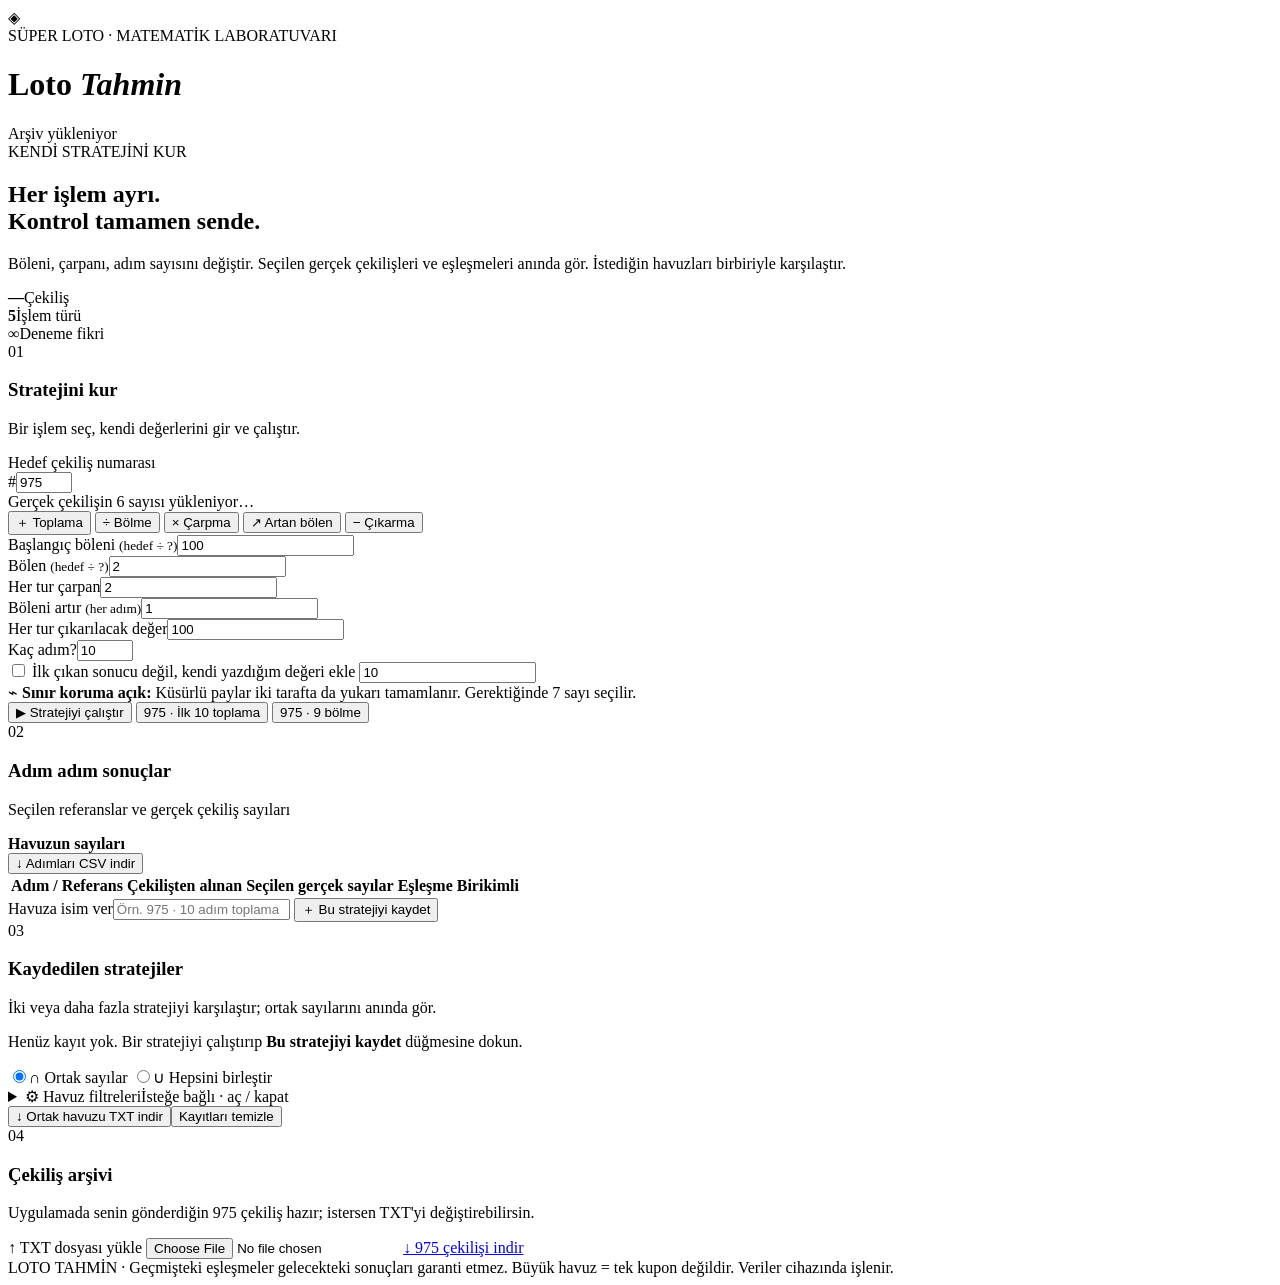
==== index.html @ caab266a "Add responsive strategy laboratory interface" ====
<!doctype html>
<html lang="tr">
<head>
  <meta charset="utf-8">
  <meta name="viewport" content="width=device-width,initial-scale=1,viewport-fit=cover">
  <meta name="theme-color" content="#0d1b2a">
  <meta name="description" content="975 gerçek Süper Loto çekilişiyle esnek matematiksel strateji laboratuvarı.">
  <title>Loto Tahmin · Strateji Laboratuvarı</title>
  <link rel="stylesheet" href="./styles.css">
</head>
<body>
  <div class="shell">
    <header class="top">
      <div class="brand">
        <div class="brand-icon">◈</div>
        <div>
          <div class="overline">SÜPER LOTO · MATEMATİK LABORATUVARI</div>
          <h1>Loto <em>Tahmin</em></h1>
        </div>
      </div>
      <span class="status" id="dataStatus"><i></i> Arşiv yükleniyor</span>
    </header>

    <main>
      <section class="intro">
        <div>
          <span class="eyebrow">KENDİ STRATEJİNİ KUR</span>
          <h2>Her işlem ayrı.<br><span>Kontrol tamamen sende.</span></h2>
          <p>Böleni, çarpanı, adım sayısını değiştir. Seçilen gerçek çekilişleri ve eşleşmeleri anında gör. İstediğin havuzları birbiriyle karşılaştır.</p>
        </div>
        <div class="intro-numbers">
          <div><strong id="statDraws">—</strong><span>Çekiliş</span></div>
          <div><strong>5</strong><span>İşlem türü</span></div>
          <div><strong>∞</strong><span>Deneme fikri</span></div>
        </div>
      </section>

      <section class="workbench" aria-labelledby="setupTitle">
        <div class="panel-heading"><span class="step-counter">01</span><div><h3 id="setupTitle">Stratejini kur</h3><p>Bir işlem seç, kendi değerlerini gir ve çalıştır.</p></div></div>
        <div class="targetbar">
          <label for="targetInput">Hedef çekiliş numarası</label>
          <div class="target-input"><span>#</span><input id="targetInput" type="number" min="2" max="975" value="975" inputmode="numeric"></div>
          <div id="targetNumbers" class="target-numbers"><span class="muted">Gerçek çekilişin 6 sayısı yükleniyor…</span></div>
        </div>

        <div class="mode-tabs" id="modeTabs" role="tablist" aria-label="İşlem türü">
          <button type="button" class="tab active" data-mode="add" aria-selected="true"><span>＋</span> Toplama</button>
          <button type="button" class="tab" data-mode="divide" aria-selected="false"><span>÷</span> Bölme</button>
          <button type="button" class="tab" data-mode="multiply" aria-selected="false"><span>×</span> Çarpma</button>
          <button type="button" class="tab" data-mode="divisors" aria-selected="false"><span>↗</span> Artan bölen</button>
          <button type="button" class="tab" data-mode="subtract" aria-selected="false"><span>−</span> Çıkarma</button>
        </div>

        <form id="strategyForm">
          <div class="form-grid">
            <div class="field" data-field="seedDivisor"><label for="seedDivisor">Başlangıç böleni <small>(hedef ÷ ?)</small></label><input id="seedDivisor" type="text" inputmode="decimal" value="100"></div>
            <div class="field hidden" data-field="divisor"><label for="divisor">Bölen <small>(hedef ÷ ?)</small></label><input id="divisor" type="text" inputmode="decimal" value="2"></div>
            <div class="field hidden" data-field="factor"><label for="factor">Her tur çarpan</label><input id="factor" type="text" inputmode="decimal" value="2"></div>
            <div class="field hidden" data-field="increment"><label for="increment">Böleni artır <small>(her adım)</small></label><input id="increment" type="text" inputmode="decimal" value="1"></div>
            <div class="field hidden" data-field="amount"><label for="amount">Her tur çıkarılacak değer</label><input id="amount" type="text" inputmode="decimal" value="100"></div>
            <div class="field"><label for="stepCount">Kaç adım?</label><input id="stepCount" type="number" min="1" max="975" inputmode="numeric" value="10"></div>
            <div class="field span-two" data-field="addCustom">
              <label class="checkline"><input type="checkbox" id="addCustom"> İlk çıkan sonucu değil, kendi yazdığım değeri ekle</label>
              <input class="hidden alt-input" id="addValue" type="text" value="10" inputmode="decimal" aria-label="Özel eklenecek değer">
            </div>
          </div>
          <div class="rule-line"><span>⌁</span> <strong>Sınır koruma açık:</strong> Küsürlü paylar iki tarafta da yukarı tamamlanır. Gerektiğinde 7 sayı seçilir.</div>
          <div class="form-actions">
            <button type="submit" class="primary">▶ Stratejiyi çalıştır</button>
            <button type="button" id="exampleAdd" class="secondary">975 · İlk 10 toplama</button>
            <button type="button" id="exampleDivide" class="secondary">975 · 9 bölme</button>
          </div>
        </form>
      </section>

      <section class="results hidden" id="resultsArea" aria-labelledby="resultsTitle">
        <div class="panel-heading"><span class="step-counter">02</span><div><h3 id="resultsTitle">Adım adım sonuçlar</h3><p id="resultCaption">Seçilen referanslar ve gerçek çekiliş sayıları</p></div></div>
        <div class="metrics" id="resultMetrics"></div>
        <div class="result-head">
          <div><strong>Havuzun sayıları</strong><small id="poolCount"></small></div>
          <button class="ghost" type="button" id="exportSteps">↓ Adımları CSV indir</button>
        </div>
        <div class="number-grid" id="poolNumbers"></div>
        <div class="table-scroller">
          <table class="step-table">
            <thead><tr><th>Adım / Referans</th><th>Çekilişten alınan</th><th>Seçilen gerçek sayılar</th><th>Eşleşme</th><th>Birikimli</th></tr></thead>
            <tbody id="stepRows"></tbody>
          </table>
        </div>
        <div class="alert hidden" id="strategyWarning"></div>
        <div class="save-row">
          <label class="save-input"><span>Havuza isim ver</span><input id="strategyName" type="text" placeholder="Örn. 975 · 10 adım toplama" maxlength="65"></label>
          <button type="button" class="primary" id="saveStrategy">＋ Bu stratejiyi kaydet</button>
        </div>
      </section>

      <section class="compare" aria-labelledby="compareTitle">
        <div class="panel-heading"><span class="step-counter">03</span><div><h3 id="compareTitle">Kaydedilen stratejiler</h3><p>İki veya daha fazla stratejiyi karşılaştır; ortak sayılarını anında gör.</p></div></div>
        <div id="savedStrategies" class="saved-list"><p class="empty">Henüz kayıt yok. Bir stratejiyi çalıştırıp <strong>Bu stratejiyi kaydet</strong> düğmesine dokun.</p></div>
        <div class="compare-controls">
          <label class="radio-pill"><input type="radio" name="combine" value="intersection" checked><span>∩ Ortak sayılar</span></label>
          <label class="radio-pill"><input type="radio" name="combine" value="union"><span>∪ Hepsini birleştir</span></label>
        </div>
        <div class="compare-stats" id="compareStats"></div>
        <div id="combinedNumbers" class="number-grid"></div>

        <details class="filters" id="filterDetails">
          <summary><span>⚙ Havuz filtreleri</span><span class="subtle">İsteğe bağlı · aç / kapat</span></summary>
          <div class="filter-body">
            <label class="checkline"><input type="checkbox" id="frequencyEnabled"> Son N çekilişte fazla gelenleri ele</label>
            <div class="filter-row"><label>Son kaç çekiliş?<input id="lookback" type="number" min="1" max="975" value="10"></label><label>Kaç kez ve üstü?<input id="threshold" type="number" min="1" value="3"></label></div>
            <label class="checkline"><input type="checkbox" id="excludeLatest"> Hedeften önceki son çekilişin tüm sayılarını ele</label>
            <label class="field compact"><span>Şu çekilişlerin sayılarını ele <small>(örn. 845, 844)</small></span><input id="excludeDraws" type="text" placeholder="845, 844"></label>
            <label class="field compact"><span>Elle eleme <small>(örn. 7, 35)</small></span><input id="excludeNumbers" type="text" placeholder="7, 35"></label>
            <div class="rule-line">Filtreler yalnızca hedef çekilişten önceki gerçek verilere bakar. Kaynak havuzlar değişmez.</div>
          </div>
        </details>
        <div id="filteredResult" class="filtered-result hidden"></div>
        <div class="form-actions"><button class="secondary" type="button" id="exportComparison">↓ Ortak havuzu TXT indir</button><button class="ghost danger" type="button" id="clearSaved">Kayıtları temizle</button></div>
      </section>

      <section class="archive" aria-labelledby="archiveTitle">
        <div class="panel-heading"><span class="step-counter">04</span><div><h3 id="archiveTitle">Çekiliş arşivi</h3><p>Uygulamada senin gönderdiğin 975 çekiliş hazır; istersen TXT'yi değiştirebilirsin.</p></div></div>
        <div class="archive-toolbar">
          <label class="file-button" for="fileInput">↑ TXT dosyası yükle <input type="file" id="fileInput" accept=".txt,text/plain"></label>
          <a class="secondary link-button" href="./data/draws.txt" download>↓ 975 çekilişi indir</a>
        </div>
        <div class="archive-preview" id="archivePreview"></div>
      </section>
      <footer>LOTО TAHMİN · Geçmişteki eşleşmeler gelecekteki sonuçları garanti etmez. Büyük havuz = tek kupon değildir. <span>Veriler cihazında işlenir.</span></footer>
    </main>
  </div>
  <div id="toast" class="toast" role="status" aria-live="polite"></div>
  <script type="module" src="./app.mjs"></script>
</body>
</html>
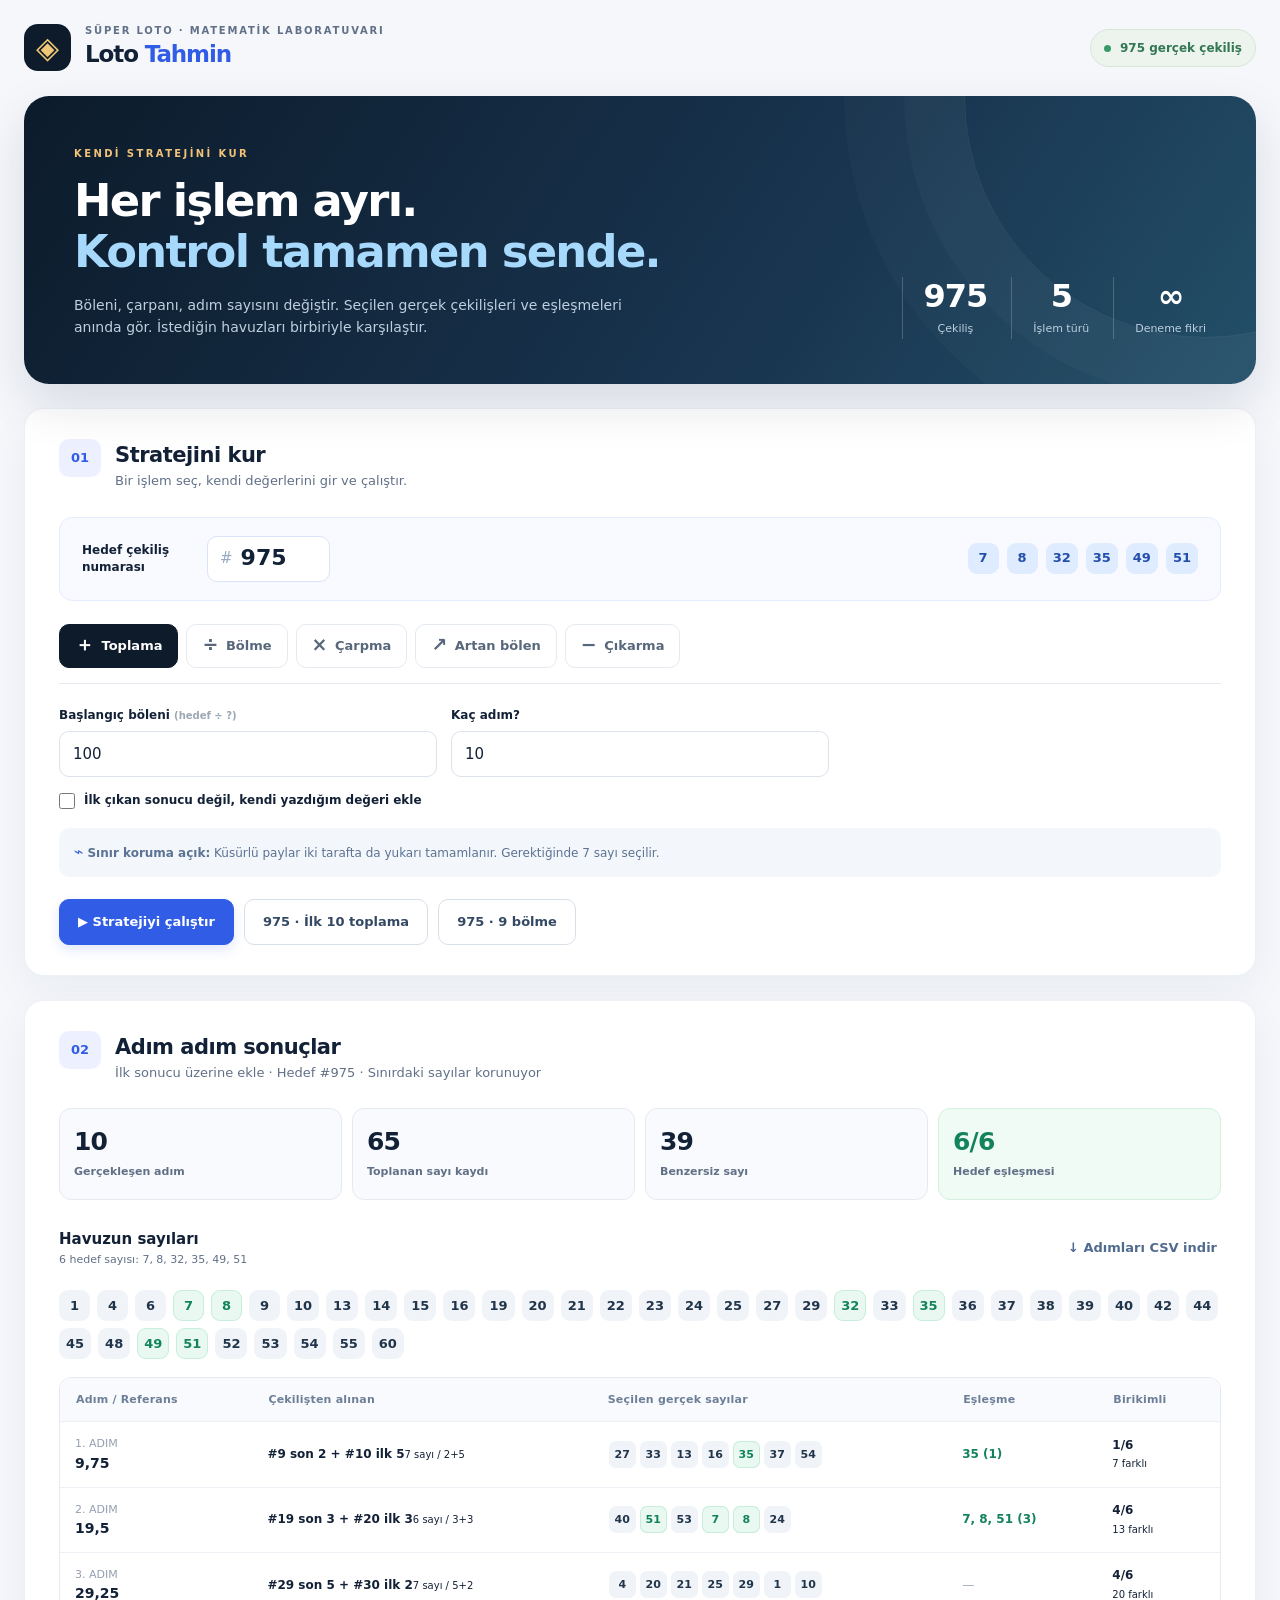
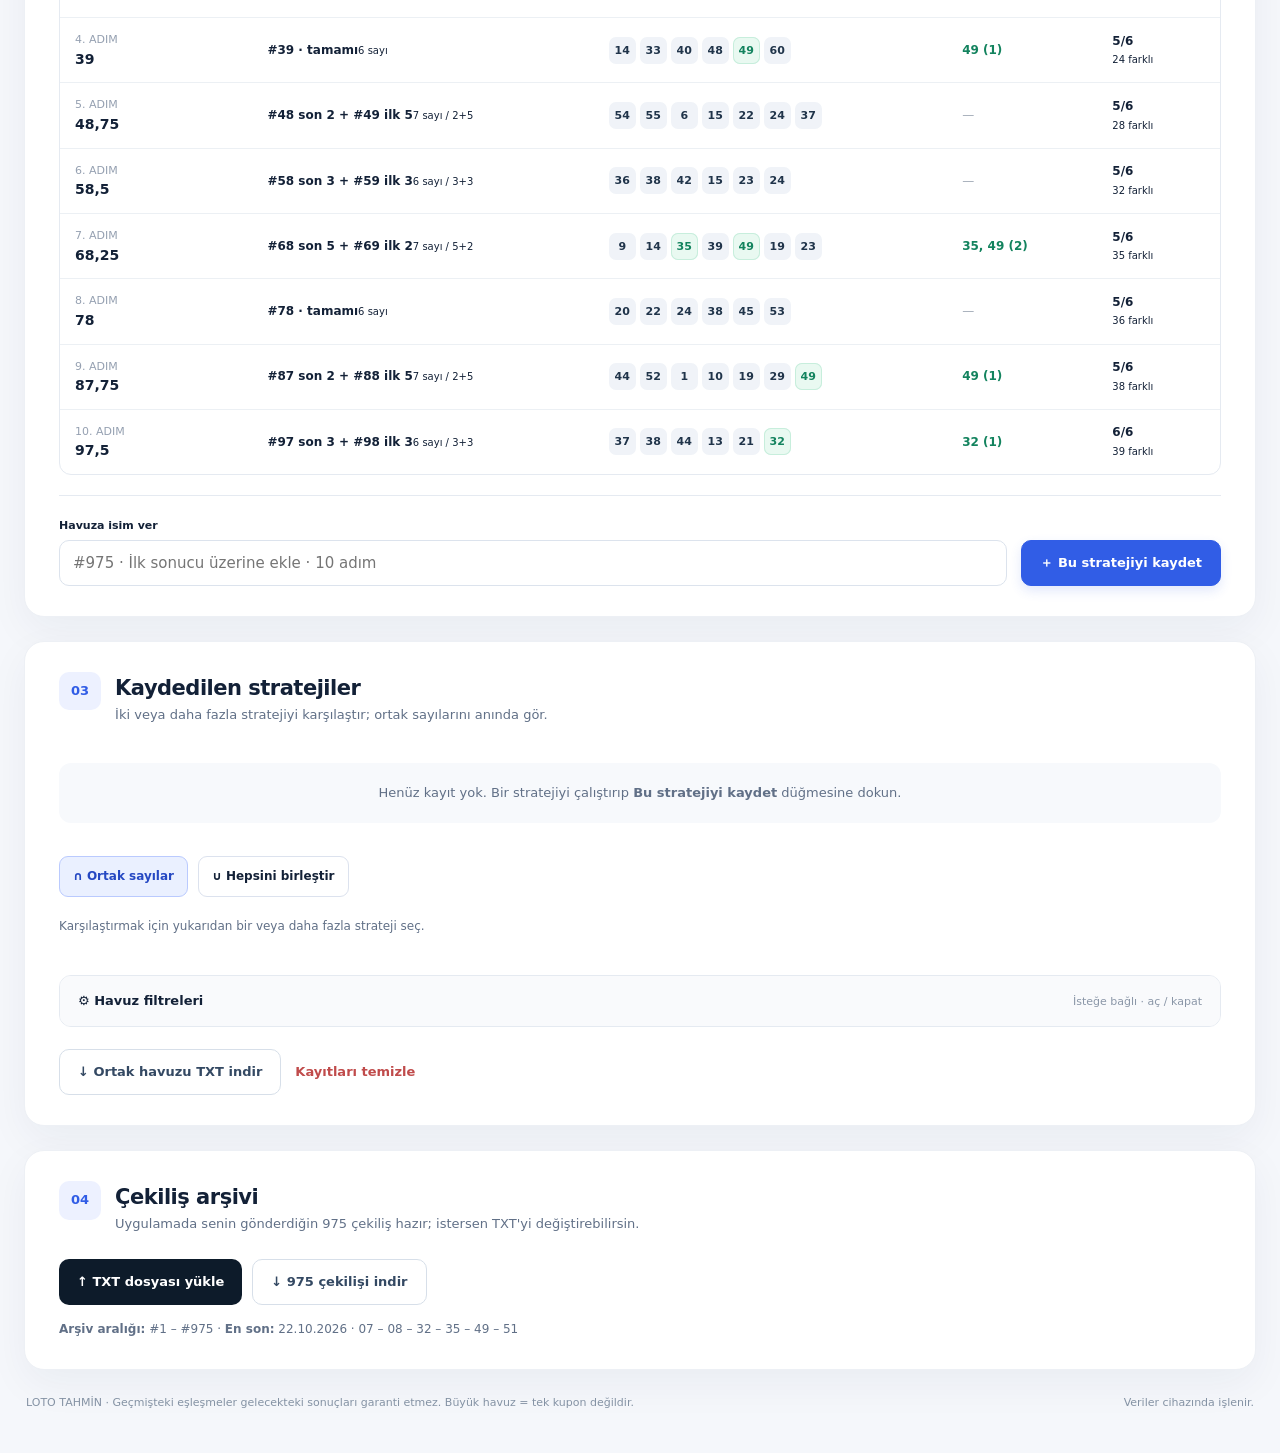
==== commit e95c777f: "Allow future target draws without requiring archived results" ====
--- a/index.html
+++ b/index.html
@@ -39,7 +39,7 @@
         <div class="panel-heading"><span class="step-counter">01</span><div><h3 id="setupTitle">Stratejini kur</h3><p>Bir işlem seç, kendi değerlerini gir ve çalıştır.</p></div></div>
         <div class="targetbar">
           <label for="targetInput">Hedef çekiliş numarası</label>
-          <div class="target-input"><span>#</span><input id="targetInput" type="number" min="2" max="975" value="975" inputmode="numeric"></div>
+          <div class="target-input"><span>#</span><input id="targetInput" type="number" min="2" step="1" value="975" inputmode="numeric"></div>
           <div id="targetNumbers" class="target-numbers"><span class="muted">Gerçek çekilişin 6 sayısı yükleniyor…</span></div>
         </div>
 
--- a/styles.css
+++ b/styles.css
@@ -0,0 +1,44 @@
+:root{
+ --ink:#132137;--muted:#617087;--subtle:#95a0b1;--line:#e5eaf1;--paper:#f5f7fb;--white:#fff;--navy:#0d1b2a;--deep:#152a45;--blue:#315de6;--blue2:#eff3ff;--green:#13835e;--greenbg:#e9f9f1;--orange:#edac4b;--shadow:0 14px 42px rgba(19,39,72,.05)
+}
+*{box-sizing:border-box}html{scroll-behavior:smooth}body{margin:0;background:var(--paper);color:var(--ink);font:15px/1.55 system-ui,-apple-system,"Segoe UI",sans-serif}
+button,input{font:inherit}button{cursor:pointer}a{color:inherit}.shell{max-width:1280px;margin:auto;padding:0 24px}.top{height:96px;display:flex;align-items:center;justify-content:space-between;gap:20px}
+.brand{display:flex;align-items:center;gap:14px}.brand-icon{width:47px;height:47px;border-radius:14px;display:grid;place-items:center;color:#f0c777;background:var(--navy);font-size:30px}.overline{color:var(--muted);font-size:10px;font-weight:800;letter-spacing:1.8px}
+.brand h1{font-size:23px;margin:-2px 0 0;letter-spacing:-1.1px}.brand em{font-style:normal;color:var(--blue)}.status{font-size:12px;font-weight:700;background:#edf4ee;border:1px solid #d5e8d8;color:#337754;padding:9px 13px;border-radius:99px;white-space:nowrap}
+.status i{display:inline-block;width:7px;height:7px;border-radius:50%;background:#389a66;margin-right:5px}.status.error{color:#b33939;background:#fff0ef;border-color:#ffdfda}.status.error i{background:#d45146}
+.intro{border-radius:25px;background:linear-gradient(124deg,#0c1b2b 0%,#193550 63%,#234f68 100%);color:white;padding:45px 50px;display:flex;align-items:flex-end;justify-content:space-between;gap:30px;position:relative;overflow:hidden;box-shadow:0 20px 50px rgba(10,27,47,.12)}
+.intro:after{content:"";width:480px;height:480px;border:1px solid rgba(255,255,255,.08);border-radius:50%;position:absolute;right:-190px;top:-240px;box-shadow:0 0 0 60px rgba(255,255,255,.023),0 0 0 120px rgba(255,255,255,.018)}
+.intro>div{position:relative;z-index:1}.eyebrow{color:#f2c279;font-size:10px;font-weight:800;letter-spacing:2.4px}.intro h2{font-size:clamp(26px,3.5vw,45px);letter-spacing:-1.7px;line-height:1.13;margin:12px 0 18px}.intro h2 span{color:#a6d9fc}.intro p{max-width:580px;font-size:14px;color:#bdd0df;margin:0}.intro-numbers{display:flex;gap:24px;text-align:center;flex-shrink:0}
+.intro-numbers div{border-left:1px solid rgba(255,255,255,.2);padding-left:21px}.intro-numbers strong{display:block;font-size:32px;line-height:1.2;font-weight:750;letter-spacing:-1px}.intro-numbers span{font-size:11px;color:#bdcfdf}
+.workbench,.results,.compare,.archive{background:var(--white);padding:30px 34px;margin-top:24px;border:1px solid #edf0f5;border-radius:20px;box-shadow:var(--shadow)}
+.panel-heading{display:flex;gap:14px;align-items:center;margin-bottom:25px}.panel-heading h3{font-size:21px;margin:0;letter-spacing:-.5px}.panel-heading p{font-size:13px;margin:0;color:var(--muted)}.step-counter{border-radius:10px;background:#edf1ff;color:var(--blue);font-weight:800;padding:9px 12px;font-size:13px;align-self:flex-start}
+.targetbar{display:flex;align-items:center;gap:20px;padding:18px 22px;background:#f8faff;border:1px solid #e6ecff;border-radius:13px;margin-bottom:23px}.targetbar>label{font-size:12px;font-weight:800;max-width:105px;line-height:1.35}.target-input{height:46px;width:123px;display:flex;align-items:center;border:1px solid #d9e3fa;background:#fff;border-radius:10px;color:#95a9c0;padding:0 12px;gap:6px}.target-input input{width:100%;min-width:0;border:0;outline:0;font-size:22px;color:var(--ink);font-weight:750}.target-numbers{display:flex;align-items:center;flex-wrap:wrap;gap:8px;margin-left:auto}
+.ball{min-width:31px;height:31px;padding:0 7px;display:inline-flex;justify-content:center;align-items:center;border-radius:9px;background:#f0f3f8;color:#20344a;font-size:13px;font-weight:800;font-variant-numeric:tabular-nums}
+.ball.hit{background:var(--greenbg);color:var(--green);box-shadow:inset 0 0 0 1px #c7eedc}.ball.target{background:#dfebff;color:#234eaa}
+.muted{color:var(--muted)}.mode-tabs{display:flex;gap:8px;flex-wrap:wrap;border-bottom:1px solid var(--line);padding-bottom:15px;margin-bottom:22px}
+.tab{border:1px solid var(--line);background:#fff;border-radius:10px;padding:11px 15px;font-size:13px;font-weight:750;color:#58677b;transition:.15s}.tab:hover{border-color:#b4c5fc}.tab.active{background:var(--navy);color:#fff;border-color:var(--navy)}.tab span{font-size:19px;line-height:0;vertical-align:-1px;margin-right:3px}
+.form-grid{display:grid;grid-template-columns:repeat(3,minmax(0,1fr));gap:14px}.field{display:flex;flex-direction:column;gap:7px}.field label,.field>span{font-size:12px;font-weight:780}.field label small,.field span small{font-size:10px;color:#9ba7b5;font-weight:550}
+.field input:not([type=checkbox]),.filter-row input,.save-input input{height:46px;min-width:0;width:100%;padding:0 13px;border:1px solid #dce3ed;background:#fff;border-radius:10px;color:var(--ink);outline:0;font-variant-numeric:tabular-nums}
+.field input:focus,.filter-row input:focus,.save-input input:focus{border-color:var(--blue);box-shadow:0 0 0 3px rgba(49,93,230,.1)}
+.span-two{grid-column:1/-1}.hidden{display:none!important}.checkline{font-size:12px;font-weight:650;display:flex;align-items:center;gap:9px;color:var(--ink);cursor:pointer}.checkline input{accent-color:var(--blue);width:16px;height:16px;margin:0}.alt-input{max-width:280px}
+.rule-line{font-size:12px;color:#5b7292;background:#f3f7fc;border-radius:10px;padding:12px 15px;margin-top:18px}.rule-line span{font-size:16px;color:#4068d8}
+.form-actions{display:flex;align-items:center;gap:10px;flex-wrap:wrap;margin-top:22px}.primary,.secondary,.ghost,.file-button{display:inline-flex;align-items:center;justify-content:center;gap:6px;border-radius:10px;font-size:13px;font-weight:800;text-decoration:none;padding:12px 18px;min-height:45px}
+.primary{background:var(--blue);border:1px solid var(--blue);color:#fff;box-shadow:0 5px 12px rgba(49,93,230,.14)}.primary:hover{background:#244bcb}
+.secondary{background:#fff;color:#344963;border:1px solid #d7dfe9}.secondary:hover{background:#f7faff}
+.ghost{border:0;background:transparent;color:#506b8f;padding:8px 4px}.ghost:hover{color:var(--blue)}.danger{color:#c04b4b}.link-button{width:max-content}
+.metrics{display:grid;grid-template-columns:repeat(4,1fr);gap:10px;margin-bottom:25px}.metric{padding:17px 14px;background:#f8fafd;border:1px solid var(--line);border-radius:12px}.metric strong{display:block;font-size:25px;line-height:1.3;letter-spacing:-.8px;font-variant-numeric:tabular-nums}.metric span{font-size:11px;color:var(--muted);font-weight:650}.metric.positive{background:#f0fbf5;border-color:#d4f0df}.metric.positive strong{color:var(--green)}
+.result-head{display:flex;align-items:center;justify-content:space-between;gap:15px;margin:12px 0}.result-head strong{display:block}.result-head small{display:block;color:var(--muted);font-size:11px}.number-grid{display:flex;gap:7px;flex-wrap:wrap;padding:8px 0 18px}
+.table-scroller{overflow:auto;border:1px solid var(--line);border-radius:12px}.step-table{border-collapse:collapse;width:100%;min-width:840px;text-align:left}.step-table th{font-size:11px;letter-spacing:.2px;color:#6d7f97;background:#f8fafd;padding:13px 16px;white-space:nowrap}
+.step-table td{border-top:1px solid #ecf0f4;padding:12px 15px;font-size:12px;vertical-align:middle}.step-table tr:hover td{background:#fbfcff}.step-table .ball{margin:2px;min-width:27px;height:27px;padding:0 5px;border-radius:7px;font-size:11px}
+.step-table .refval{font-size:14px;font-weight:750;color:var(--ink);white-space:nowrap}.step-table .index{font-size:11px;color:var(--subtle)}.step-table .pickfrom{white-space:nowrap;font-weight:650}.step-table .pickfrom small{display:block;color:var(--subtle);font-weight:400}.matches{font-weight:800;color:var(--green)}.no-hit{color:#a0a9b6}
+.alert{padding:12px 15px;border-radius:9px;margin-top:16px;background:#fffbec;color:#8b640f;font-size:12px}
+.save-row{border-top:1px solid var(--line);padding-top:21px;margin-top:20px;display:flex;gap:14px;align-items:flex-end;justify-content:flex-end}.save-input{flex:1;display:flex;flex-direction:column;gap:6px}.save-input>span{font-size:11px;font-weight:750}
+.empty{padding:20px;background:#f7f9fc;text-align:center;border-radius:12px;color:var(--muted);font-size:13px}
+.saved-list{display:flex;flex-direction:column;gap:10px}.saved-item{border:1px solid var(--line);padding:14px;display:flex;align-items:center;gap:13px;border-radius:12px}.saved-item.active{border-color:#c6d4fb;background:#f9fbff}.saved-item .toggle{accent-color:var(--blue);width:19px;height:19px}.saved-details{flex:1;min-width:0}.saved-details strong{display:block;overflow:hidden;text-overflow:ellipsis;white-space:nowrap;font-size:13px}.saved-details small{display:block;color:var(--muted);font-size:11px}.saved-item .mini{background:#edf5ff;color:#315494;border-radius:7px;padding:5px 8px;font-size:12px;font-weight:800}.saved-item button{padding:5px 10px;border:0;background:transparent;color:#a45b63;font-weight:800}
+.compare-controls{display:flex;gap:10px;flex-wrap:wrap;margin:20px 0}.radio-pill{cursor:pointer}.radio-pill input{position:absolute;opacity:0}.radio-pill span{display:inline-flex;padding:10px 13px;border:1px solid #dce2ee;border-radius:9px;font-weight:760;font-size:12px}.radio-pill input:checked+span{background:#eaf0ff;border-color:#bacafe;color:#2548c3}
+.compare-stats{display:flex;gap:12px;align-items:center;flex-wrap:wrap;font-size:12px;color:var(--muted)}.compare-stats strong{font-size:19px;color:var(--ink)}
+.filters{border:1px solid var(--line);border-radius:12px;margin-top:14px;overflow:hidden}.filters summary{display:flex;justify-content:space-between;align-items:center;list-style:none;cursor:pointer;padding:15px 18px;background:#f9fafc;font-size:13px;font-weight:780}.filters summary::-webkit-details-marker{display:none}.filters .subtle{font-size:11px;color:#8a96a7;font-weight:500}.filter-body{padding:20px;display:grid;gap:15px}.filter-row{display:flex;gap:15px}.filter-row label{font-size:11px;color:var(--muted);font-weight:700;display:flex;flex-direction:column;gap:6px;flex:1}.compact{max-width:420px}.filtered-result{margin-top:16px;border:1px solid #e3ebfb;background:#f9fbff;padding:18px;border-radius:12px}.filtered-result strong{font-size:14px}.filtered-result p{font-size:12px;color:var(--muted);margin:5px 0 7px}
+.archive-toolbar{display:flex;gap:10px;flex-wrap:wrap}.file-button{position:relative;background:var(--navy);color:white;overflow:hidden}.file-button input{position:absolute;inset:0;opacity:0;cursor:pointer}.archive-preview{margin-top:15px;font-size:12px;color:var(--muted)}
+footer{font-size:11px;color:#8492a4;display:flex;gap:8px;flex-wrap:wrap;justify-content:space-between;padding:24px 2px 42px}.toast{position:fixed;bottom:24px;left:50%;transform:translateX(-50%) translateY(30px);max-width:calc(100vw - 30px);background:#17263c;color:white;padding:12px 18px;font-size:12px;border-radius:12px;box-shadow:0 10px 30px rgba(0,0,0,.2);pointer-events:none;opacity:0;transition:.2s;z-index:20}.toast.show{opacity:1;transform:translateX(-50%) translateY(0)}
+@media(max-width:850px){.intro{padding:33px;align-items:flex-start;flex-direction:column}.intro-numbers{width:100%;justify-content:space-around}.intro-numbers div{flex:1}.form-grid{grid-template-columns:repeat(2,minmax(0,1fr))}.span-two{grid-column:1/-1}.metrics{grid-template-columns:repeat(2,1fr)}}
+@media(max-width:600px){.shell{padding:0 12px}.top{height:75px;gap:8px}.brand-icon{width:38px;height:38px;font-size:24px;border-radius:11px}.brand{gap:9px}.brand h1{font-size:20px}.overline{font-size:8px;letter-spacing:1px}.status{font-size:10px;padding:7px}.intro{border-radius:16px;padding:27px 22px;gap:23px}.intro h2{font-size:30px}.intro p{font-size:12px}.intro-numbers{gap:2px}.intro-numbers strong{font-size:26px}.intro-numbers div{padding-left:10px}.workbench,.results,.compare,.archive{padding:20px 14px;margin-top:14px;border-radius:15px}.panel-heading{margin-bottom:18px}.panel-heading h3{font-size:18px}.panel-heading p{font-size:11px}.targetbar{display:flex;gap:9px;align-items:flex-start;flex-wrap:wrap;padding:14px}.targetbar>label{width:74px;font-size:10px}.target-input{width:105px;height:40px}.target-input input{font-size:18px}.target-numbers{width:100%;margin:7px 0 0}.target-numbers .ball{min-width:30px;height:30px}.mode-tabs{display:grid;grid-template-columns:repeat(3,minmax(0,1fr));gap:6px}.tab{padding:9px 5px;font-size:11px}.form-grid{gap:11px}.field input:not([type=checkbox]){height:43px}.field label{font-size:11px}.form-actions{align-items:stretch}.form-actions .primary{width:100%}.form-actions .secondary{flex:1;font-size:11px;padding:10px}.metrics{gap:7px}.metric{padding:12px 10px}.metric strong{font-size:23px}.metric span{font-size:10px}.save-row{flex-direction:column;align-items:stretch}.save-input{width:100%}.save-row .primary{width:100%}.number-grid .ball{min-width:33px;height:33px}.saved-item{gap:8px;padding:11px}.saved-details strong{font-size:12px}.saved-details small{font-size:10px}.filters summary .subtle{display:none}.filter-row{gap:9px}.filter-body{padding:14px}.result-head{gap:5px}.result-head strong{font-size:13px}.result-head .ghost{font-size:11px}footer{font-size:10px}}
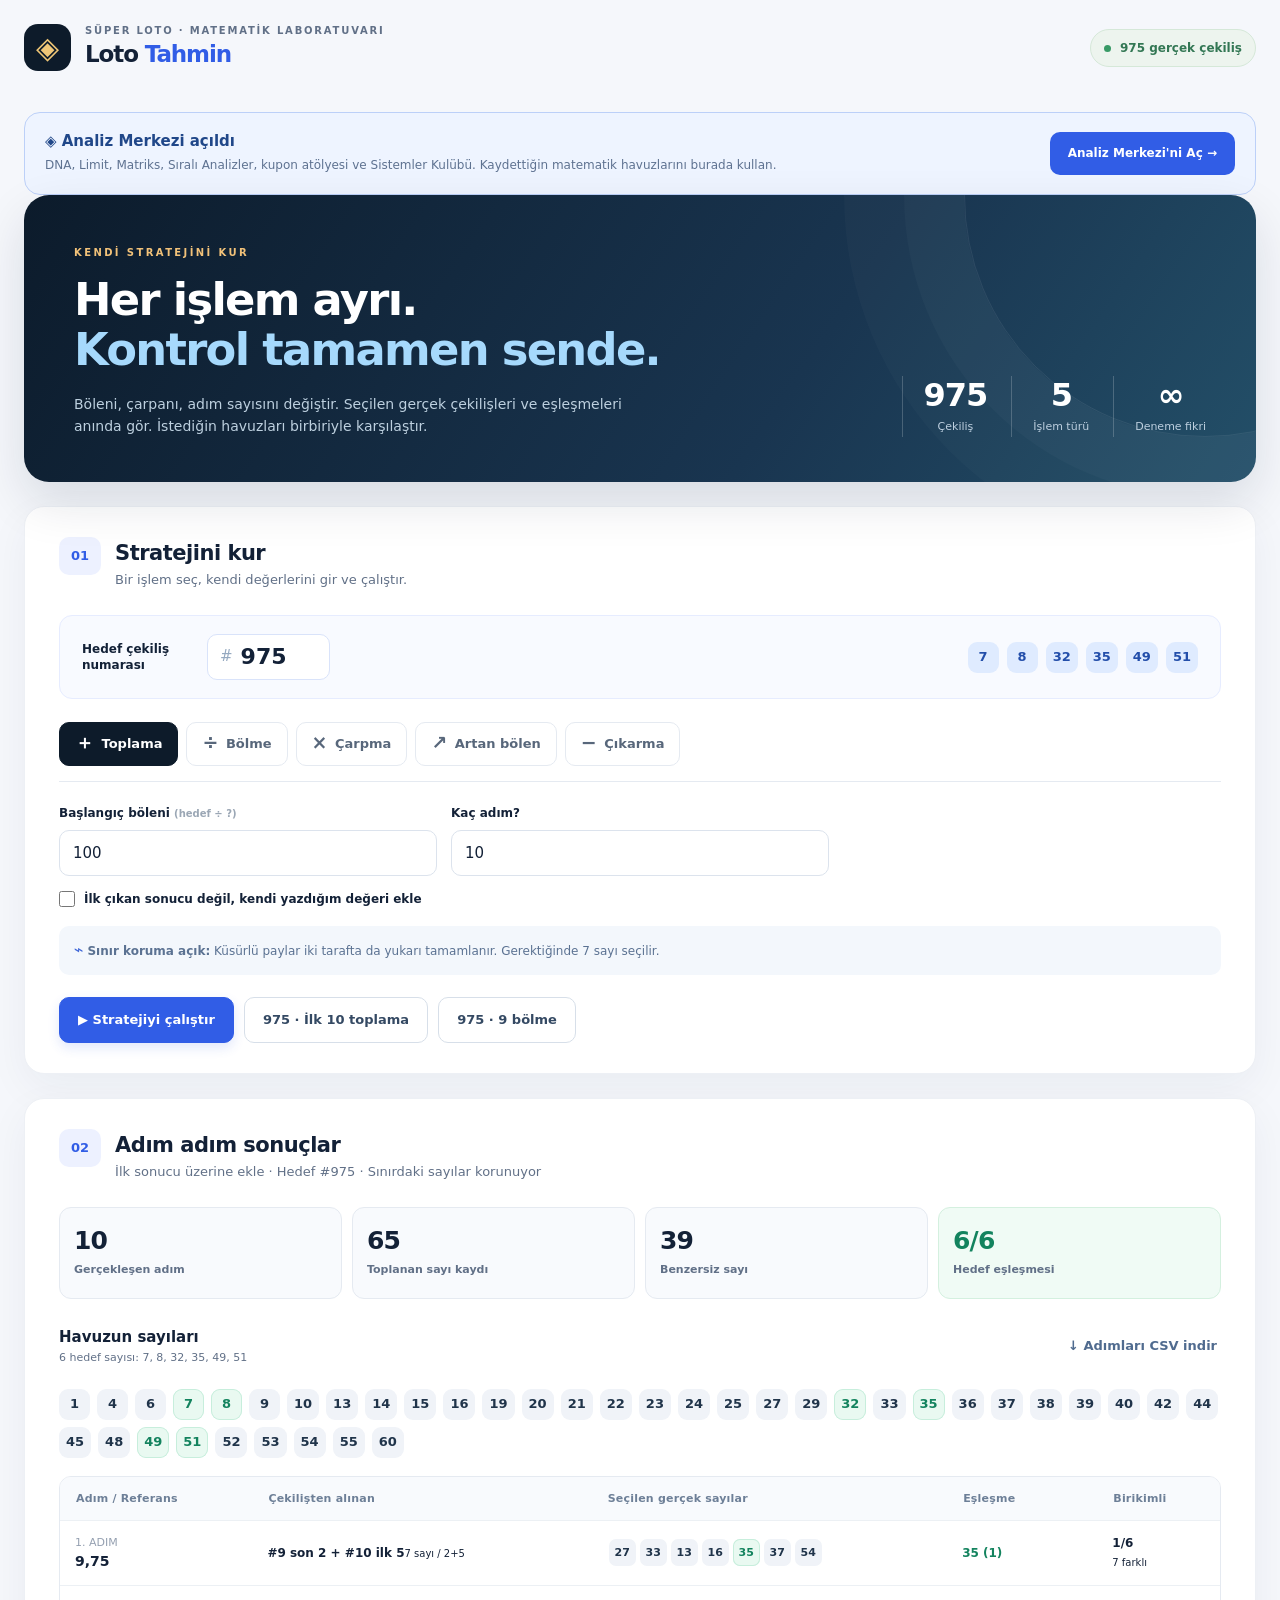
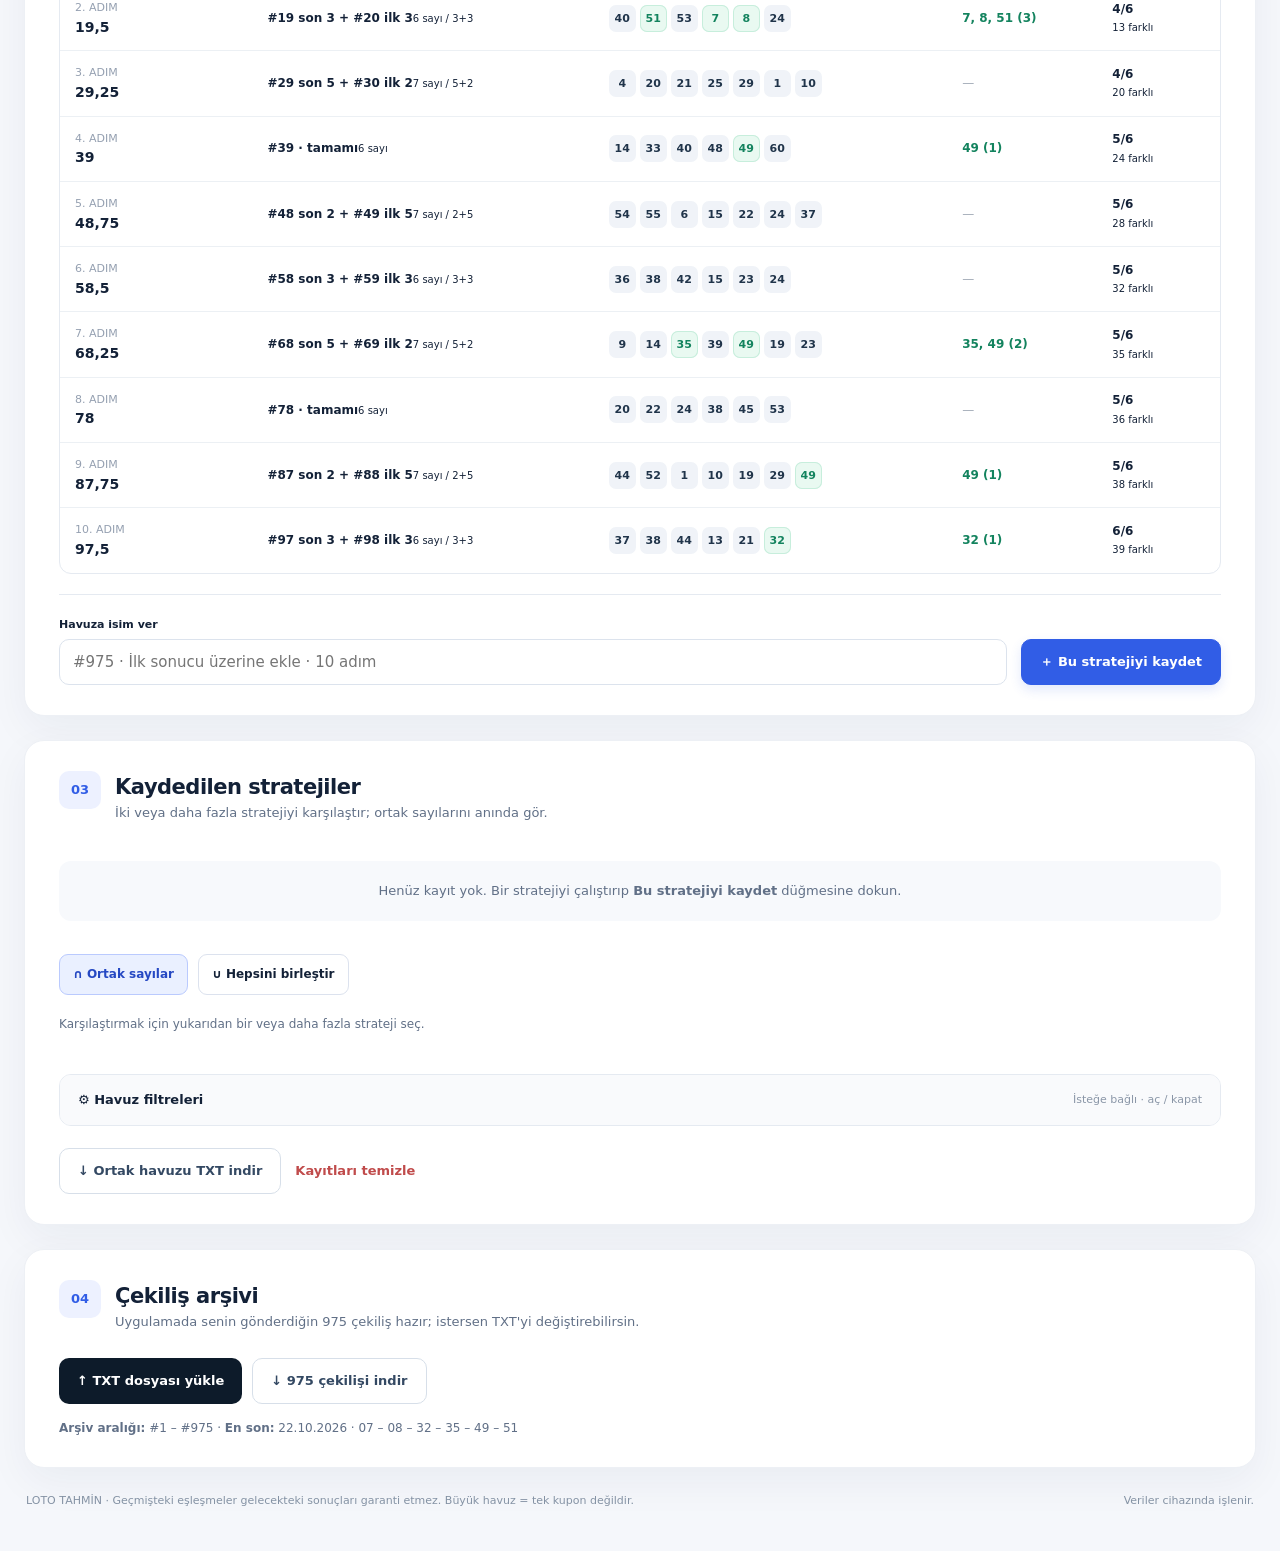
==== commit 11b498f0: "Link manual strategy laboratory to new Analysis Center while preserving all math controls" ====
--- a/index.html
+++ b/index.html
@@ -22,6 +22,7 @@
     </header>
 
     <main>
+      <div class="lab-promo" style="display:flex;align-items:center;gap:18px;justify-content:space-between;flex-wrap:wrap;border:1px solid #bcd0f8;background:#eef4ff;border-radius:16px;padding:17px 20px;margin-top:16px"><div style="flex:1;min-width:190px"><strong style="display:block;color:#204789;font-size:15px">◈ Analiz Merkezi açıldı</strong><span style="font-size:12px;color:#5e7291">DNA, Limit, Matriks, Sıralı Analizler, kupon atölyesi ve Sistemler Kulübü. Kaydettiğin matematik havuzlarını burada kullan.</span></div><a href="./lab.html" style="text-decoration:none;display:inline-flex;align-items:center;justify-content:center;border-radius:10px;background:#315de6;color:white;font-size:12px;font-weight:800;padding:12px 18px;min-height:43px">Analiz Merkezi'ni Aç →</a></div>
       <section class="intro">
         <div>
           <span class="eyebrow">KENDİ STRATEJİNİ KUR</span>
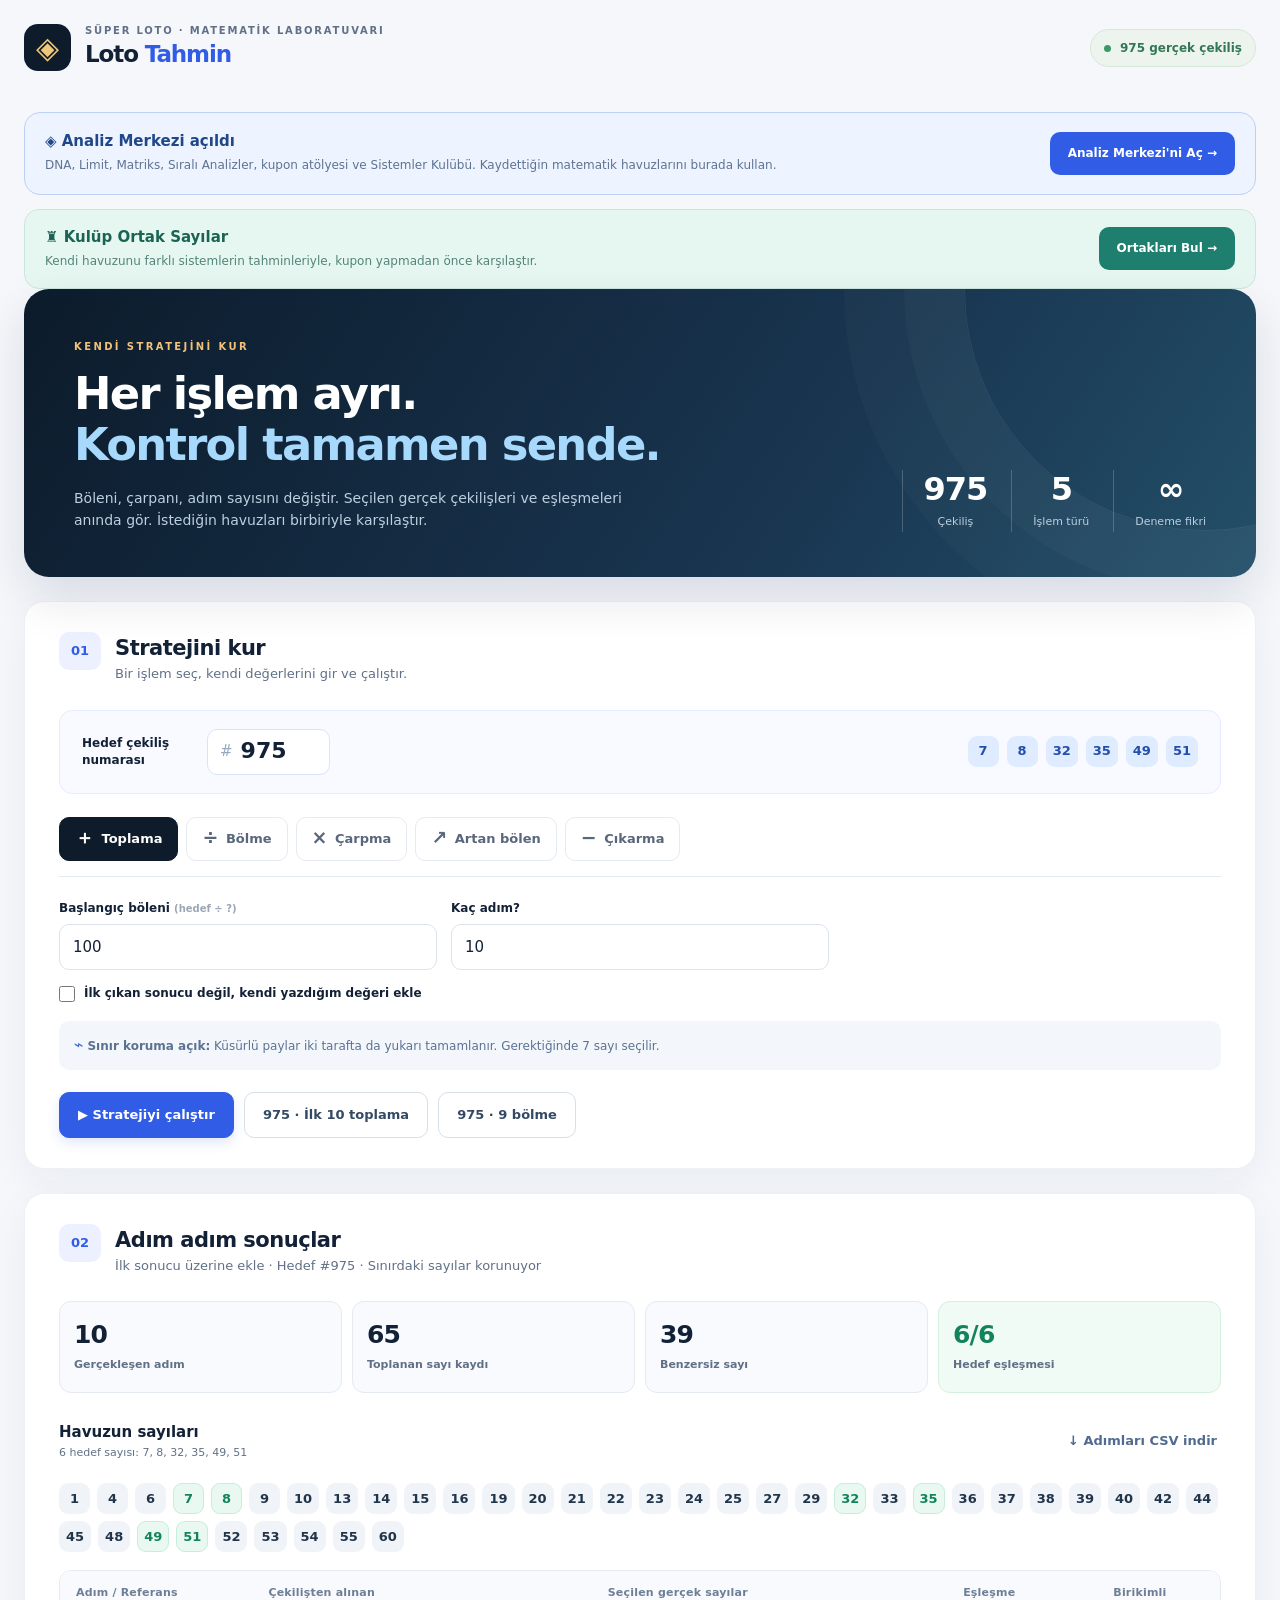
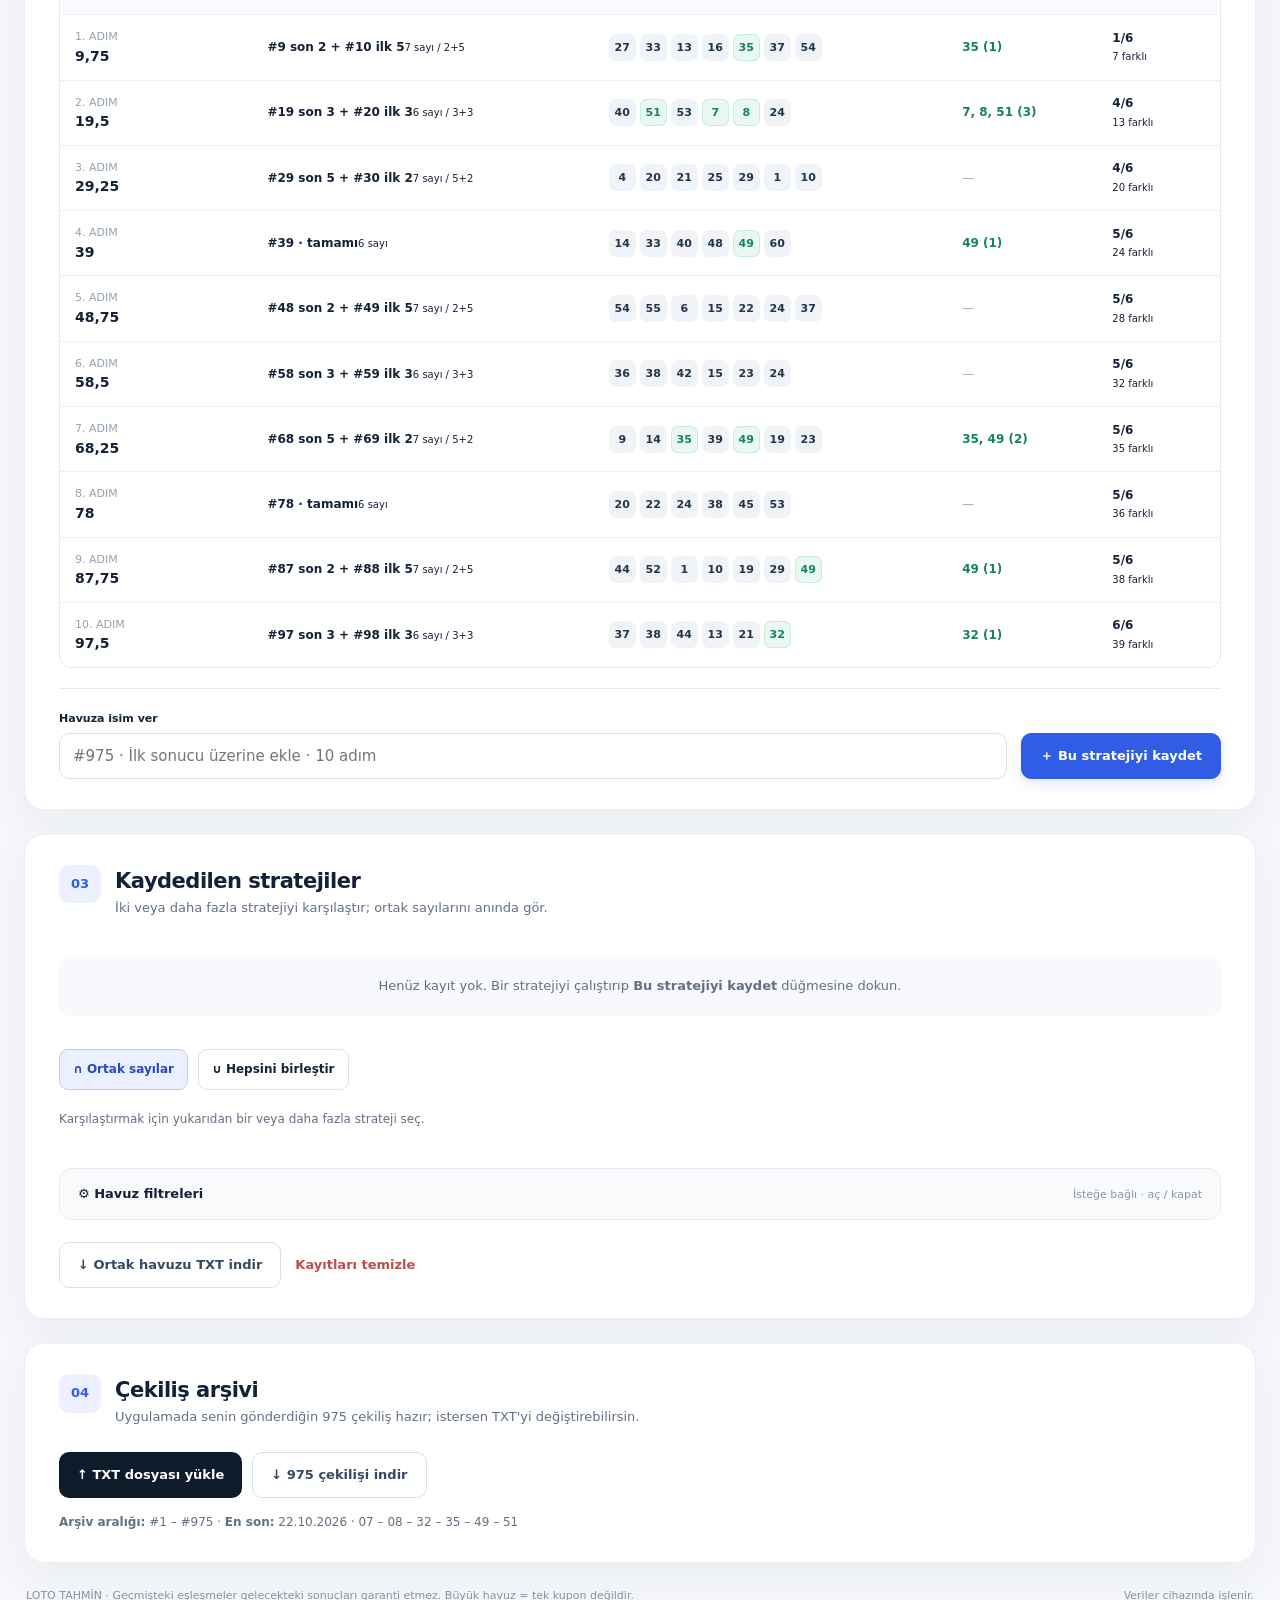
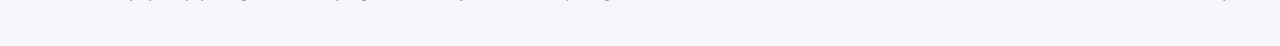
==== commit 9c8f1674: "Surface standalone club-common-number comparison from manual and analysis pages" ====
--- a/index.html
+++ b/index.html
@@ -23,7 +23,8 @@
 
     <main>
       <div class="lab-promo" style="display:flex;align-items:center;gap:18px;justify-content:space-between;flex-wrap:wrap;border:1px solid #bcd0f8;background:#eef4ff;border-radius:16px;padding:17px 20px;margin-top:16px"><div style="flex:1;min-width:190px"><strong style="display:block;color:#204789;font-size:15px">◈ Analiz Merkezi açıldı</strong><span style="font-size:12px;color:#5e7291">DNA, Limit, Matriks, Sıralı Analizler, kupon atölyesi ve Sistemler Kulübü. Kaydettiğin matematik havuzlarını burada kullan.</span></div><a href="./lab.html" style="text-decoration:none;display:inline-flex;align-items:center;justify-content:center;border-radius:10px;background:#315de6;color:white;font-size:12px;font-weight:800;padding:12px 18px;min-height:43px">Analiz Merkezi'ni Aç →</a></div>
-      <section class="intro">
+      <div class="lab-promo" style="display:flex;align-items:center;gap:16px;justify-content:space-between;flex-wrap:wrap;background:#e6f7f1;border:1px solid #cce6dc;border-radius:15px;padding:16px 20px;margin-top:14px"><div style="flex:1;min-width:200px"><strong style="display:block;color:#1b6453;font-size:15px">♜ Kulüp Ortak Sayılar</strong><span style="font-size:12px;color:#538477">Kendi havuzunu farklı sistemlerin tahminleriyle, kupon yapmadan önce karşılaştır.</span></div><a href="./club-compare.html" style="text-decoration:none;border-radius:10px;background:#1e7f6e;color:#fff;font-size:12px;font-weight:800;padding:12px 18px">Ortakları Bul →</a></div>
+<section class="intro">
         <div>
           <span class="eyebrow">KENDİ STRATEJİNİ KUR</span>
           <h2>Her işlem ayrı.<br><span>Kontrol tamamen sende.</span></h2>
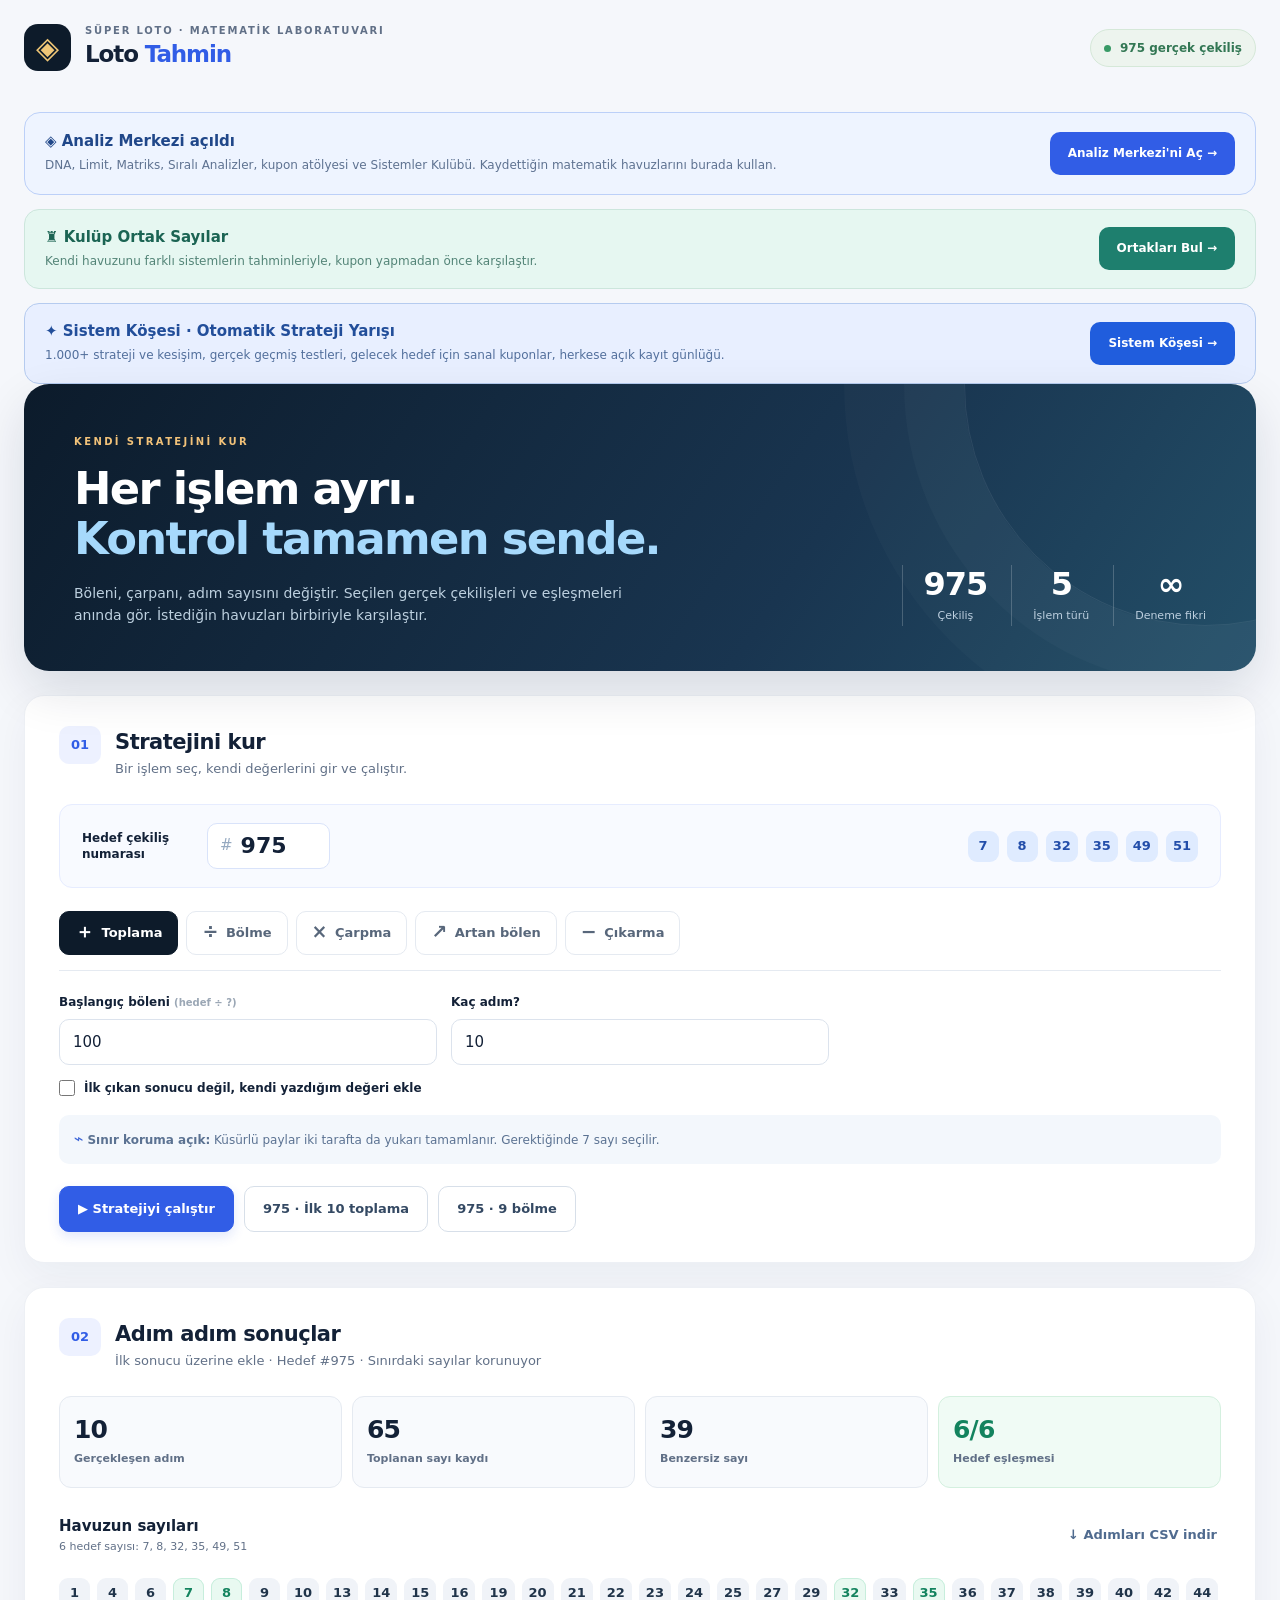
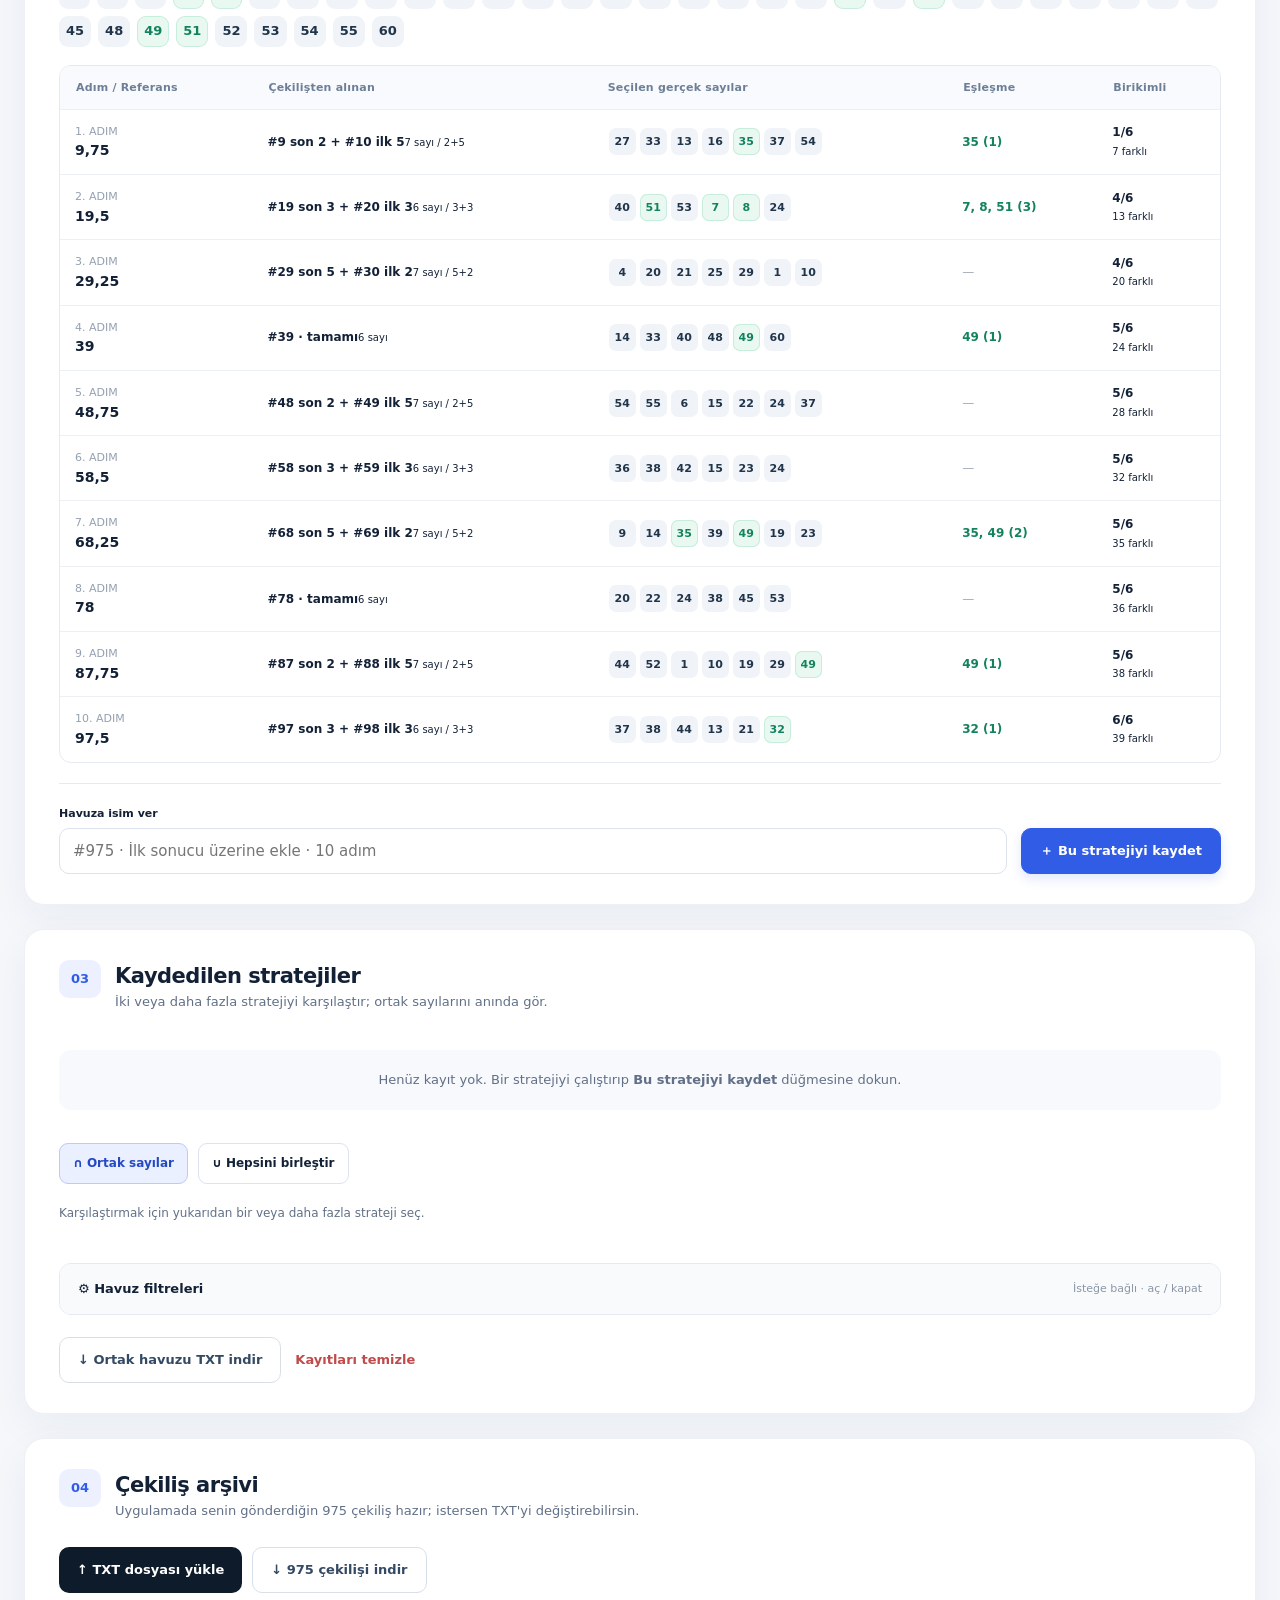
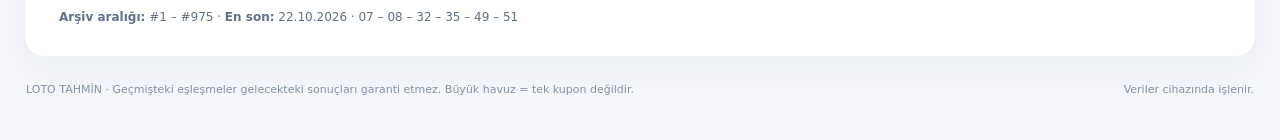
==== commit 9966d491: "Link new System Corner without modifying existing logic" ====
--- a/index.html
+++ b/index.html
@@ -24,6 +24,7 @@
     <main>
       <div class="lab-promo" style="display:flex;align-items:center;gap:18px;justify-content:space-between;flex-wrap:wrap;border:1px solid #bcd0f8;background:#eef4ff;border-radius:16px;padding:17px 20px;margin-top:16px"><div style="flex:1;min-width:190px"><strong style="display:block;color:#204789;font-size:15px">◈ Analiz Merkezi açıldı</strong><span style="font-size:12px;color:#5e7291">DNA, Limit, Matriks, Sıralı Analizler, kupon atölyesi ve Sistemler Kulübü. Kaydettiğin matematik havuzlarını burada kullan.</span></div><a href="./lab.html" style="text-decoration:none;display:inline-flex;align-items:center;justify-content:center;border-radius:10px;background:#315de6;color:white;font-size:12px;font-weight:800;padding:12px 18px;min-height:43px">Analiz Merkezi'ni Aç →</a></div>
       <div class="lab-promo" style="display:flex;align-items:center;gap:16px;justify-content:space-between;flex-wrap:wrap;background:#e6f7f1;border:1px solid #cce6dc;border-radius:15px;padding:16px 20px;margin-top:14px"><div style="flex:1;min-width:200px"><strong style="display:block;color:#1b6453;font-size:15px">♜ Kulüp Ortak Sayılar</strong><span style="font-size:12px;color:#538477">Kendi havuzunu farklı sistemlerin tahminleriyle, kupon yapmadan önce karşılaştır.</span></div><a href="./club-compare.html" style="text-decoration:none;border-radius:10px;background:#1e7f6e;color:#fff;font-size:12px;font-weight:800;padding:12px 18px">Ortakları Bul →</a></div>
+<div class="lab-promo" style="display:flex;align-items:center;gap:16px;justify-content:space-between;flex-wrap:wrap;background:#e8efff;border:1px solid #b5cbef;border-radius:15px;padding:16px 20px;margin-top:14px"><div style="flex:1;min-width:200px"><strong style="display:block;color:#224e9a;font-size:15px">✦ Sistem Köşesi · Otomatik Strateji Yarışı</strong><span style="font-size:12px;color:#526f9c">1.000+ strateji ve kesişim, gerçek geçmiş testleri, gelecek hedef için sanal kuponlar, herkese açık kayıt günlüğü.</span></div><a href="./system-kosesi.html" style="text-decoration:none;border-radius:10px;background:#205ddd;color:#fff;font-size:12px;font-weight:800;padding:12px 18px">Sistem Köşesi →</a></div>
 <section class="intro">
         <div>
           <span class="eyebrow">KENDİ STRATEJİNİ KUR</span>
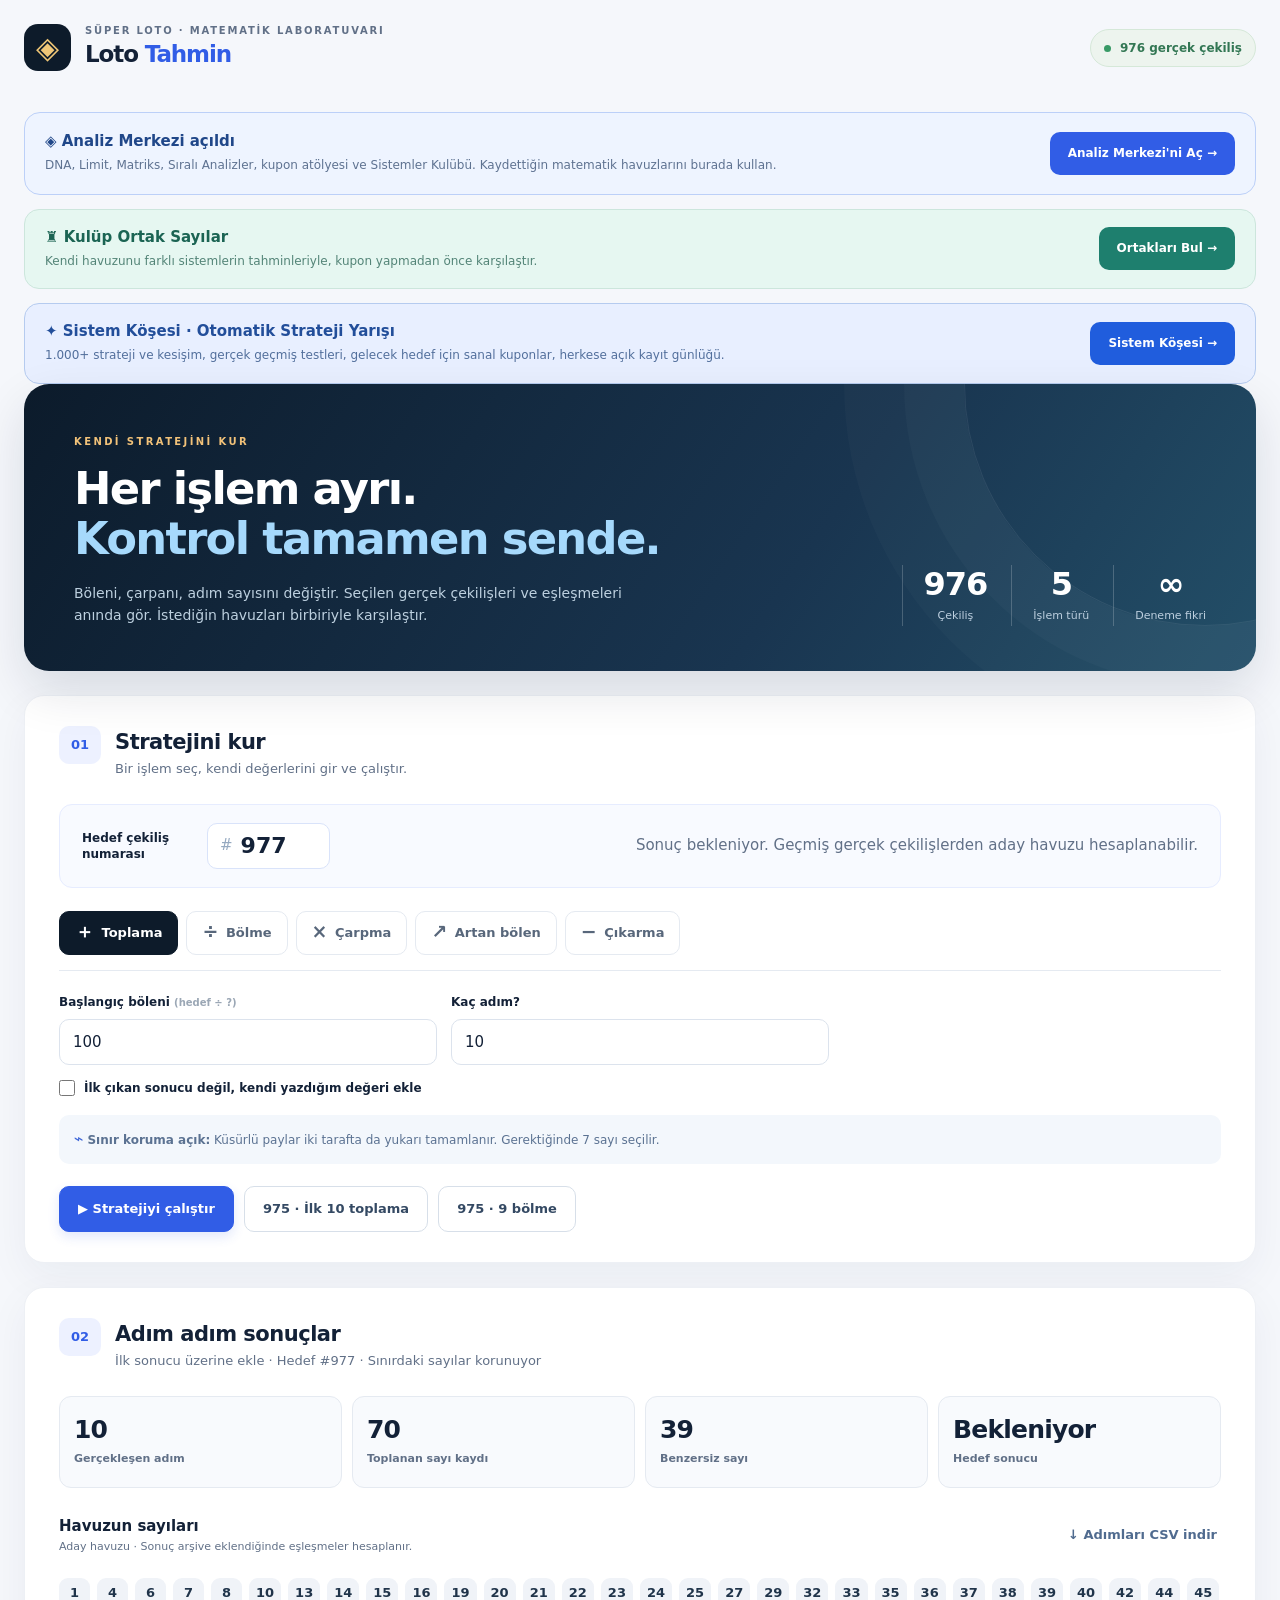
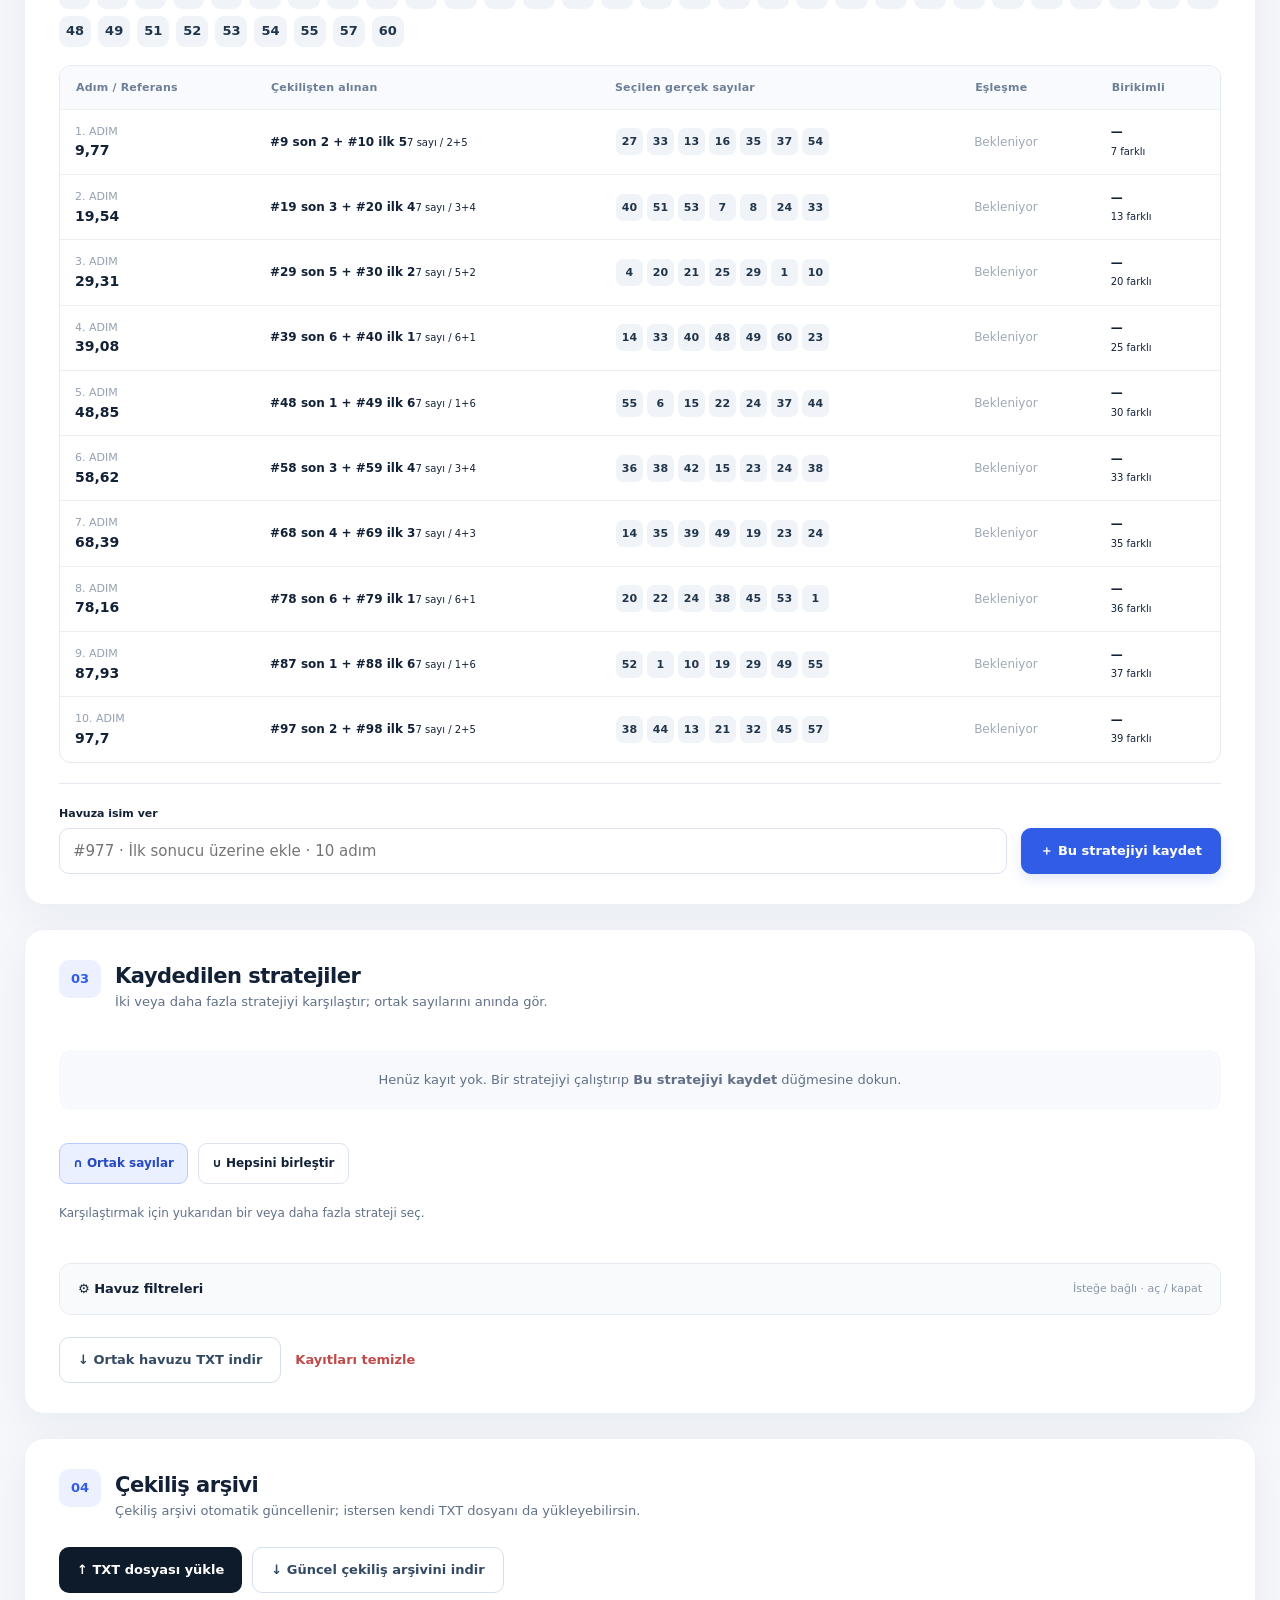
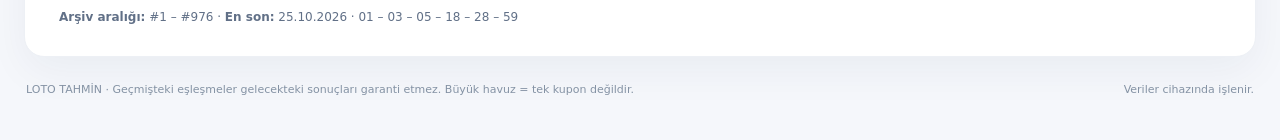
==== commit 942e8706: "Fix automatic verified draw updates and publish refreshed archive" ====
--- a/index.html
+++ b/index.html
@@ -4,7 +4,7 @@
   <meta charset="utf-8">
   <meta name="viewport" content="width=device-width,initial-scale=1,viewport-fit=cover">
   <meta name="theme-color" content="#0d1b2a">
-  <meta name="description" content="975 gerçek Süper Loto çekilişiyle esnek matematiksel strateji laboratuvarı.">
+  <meta name="description" content="Güncellenen gerçek Süper Loto çekilişleriyle esnek matematiksel strateji laboratuvarı.">
   <title>Loto Tahmin · Strateji Laboratuvarı</title>
   <link rel="stylesheet" href="./styles.css">
 </head>
@@ -123,10 +123,10 @@
       </section>
 
       <section class="archive" aria-labelledby="archiveTitle">
-        <div class="panel-heading"><span class="step-counter">04</span><div><h3 id="archiveTitle">Çekiliş arşivi</h3><p>Uygulamada senin gönderdiğin 975 çekiliş hazır; istersen TXT'yi değiştirebilirsin.</p></div></div>
+        <div class="panel-heading"><span class="step-counter">04</span><div><h3 id="archiveTitle">Çekiliş arşivi</h3><p>Çekiliş arşivi otomatik güncellenir; istersen kendi TXT dosyanı da yükleyebilirsin.</p></div></div>
         <div class="archive-toolbar">
           <label class="file-button" for="fileInput">↑ TXT dosyası yükle <input type="file" id="fileInput" accept=".txt,text/plain"></label>
-          <a class="secondary link-button" href="./data/draws.txt" download>↓ 975 çekilişi indir</a>
+          <a class="secondary link-button" href="./data/draws.txt" download>↓ Güncel çekiliş arşivini indir</a>
         </div>
         <div class="archive-preview" id="archivePreview"></div>
       </section>
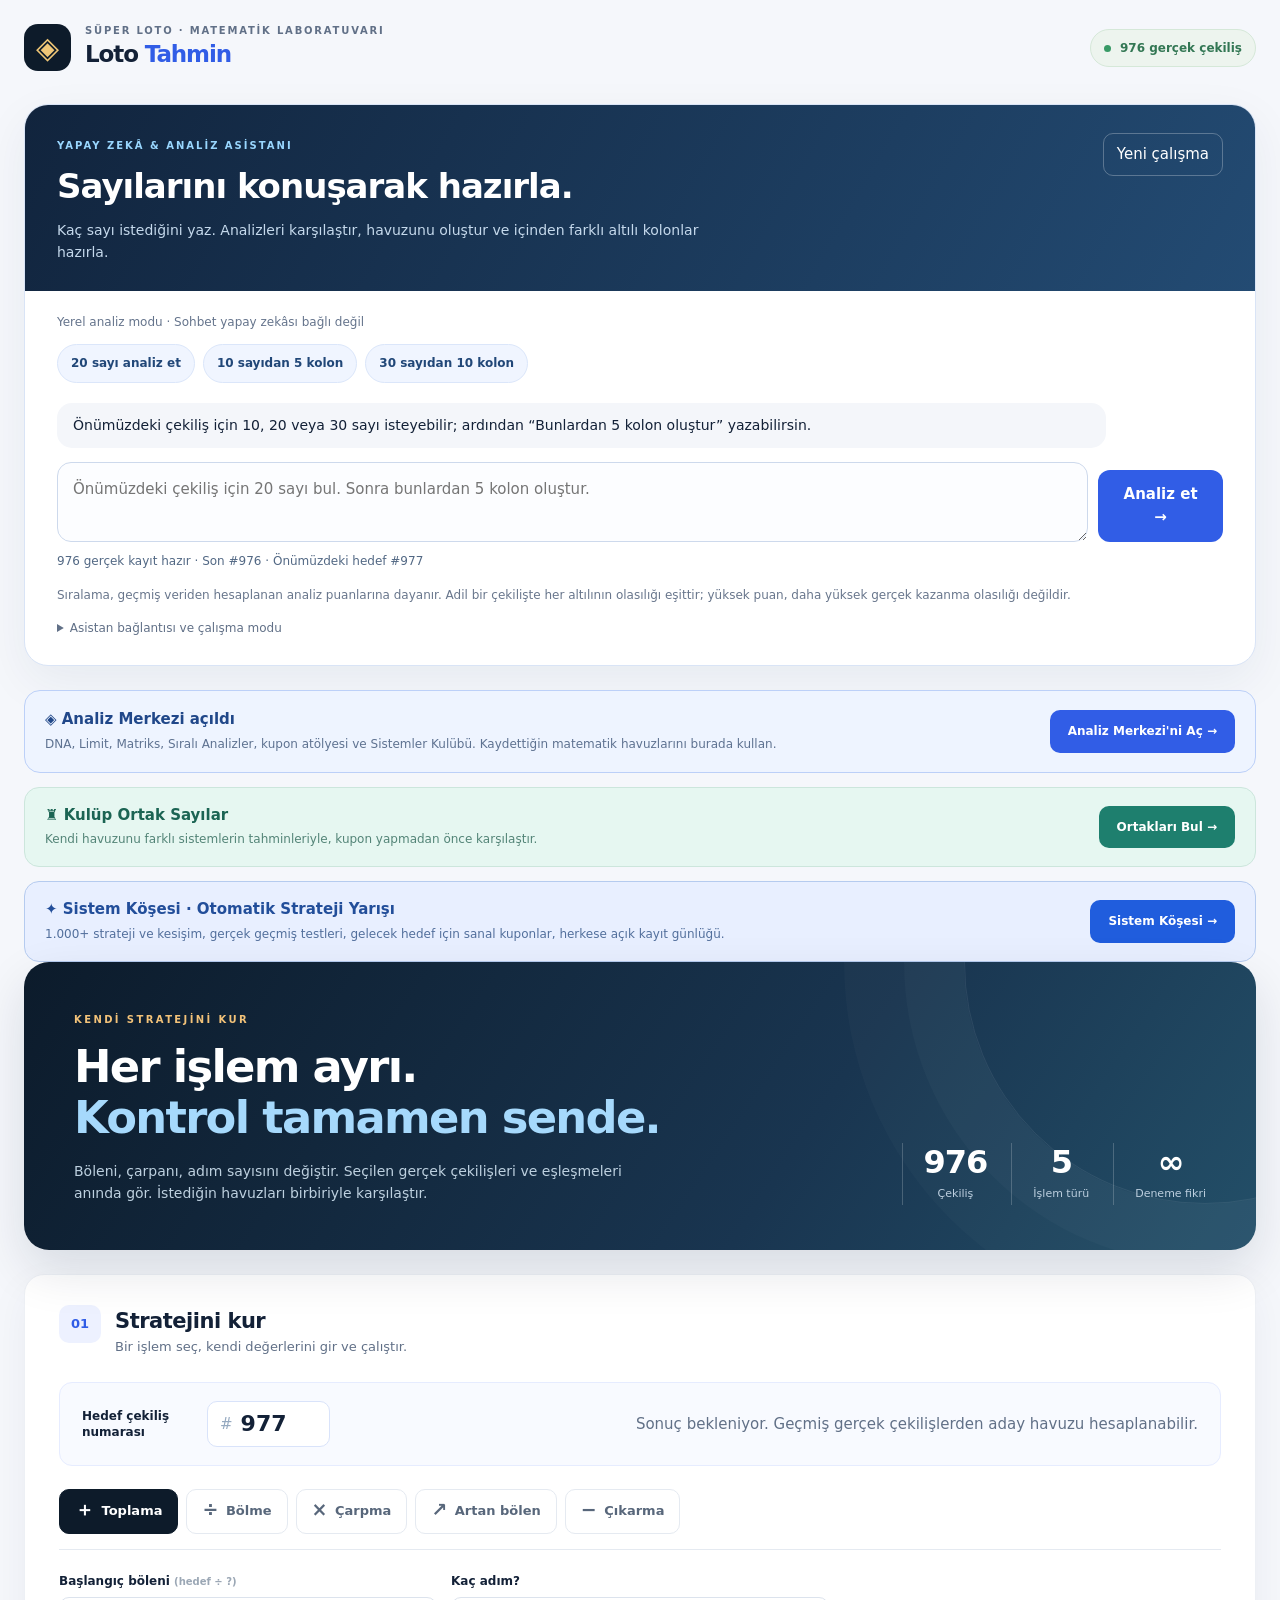
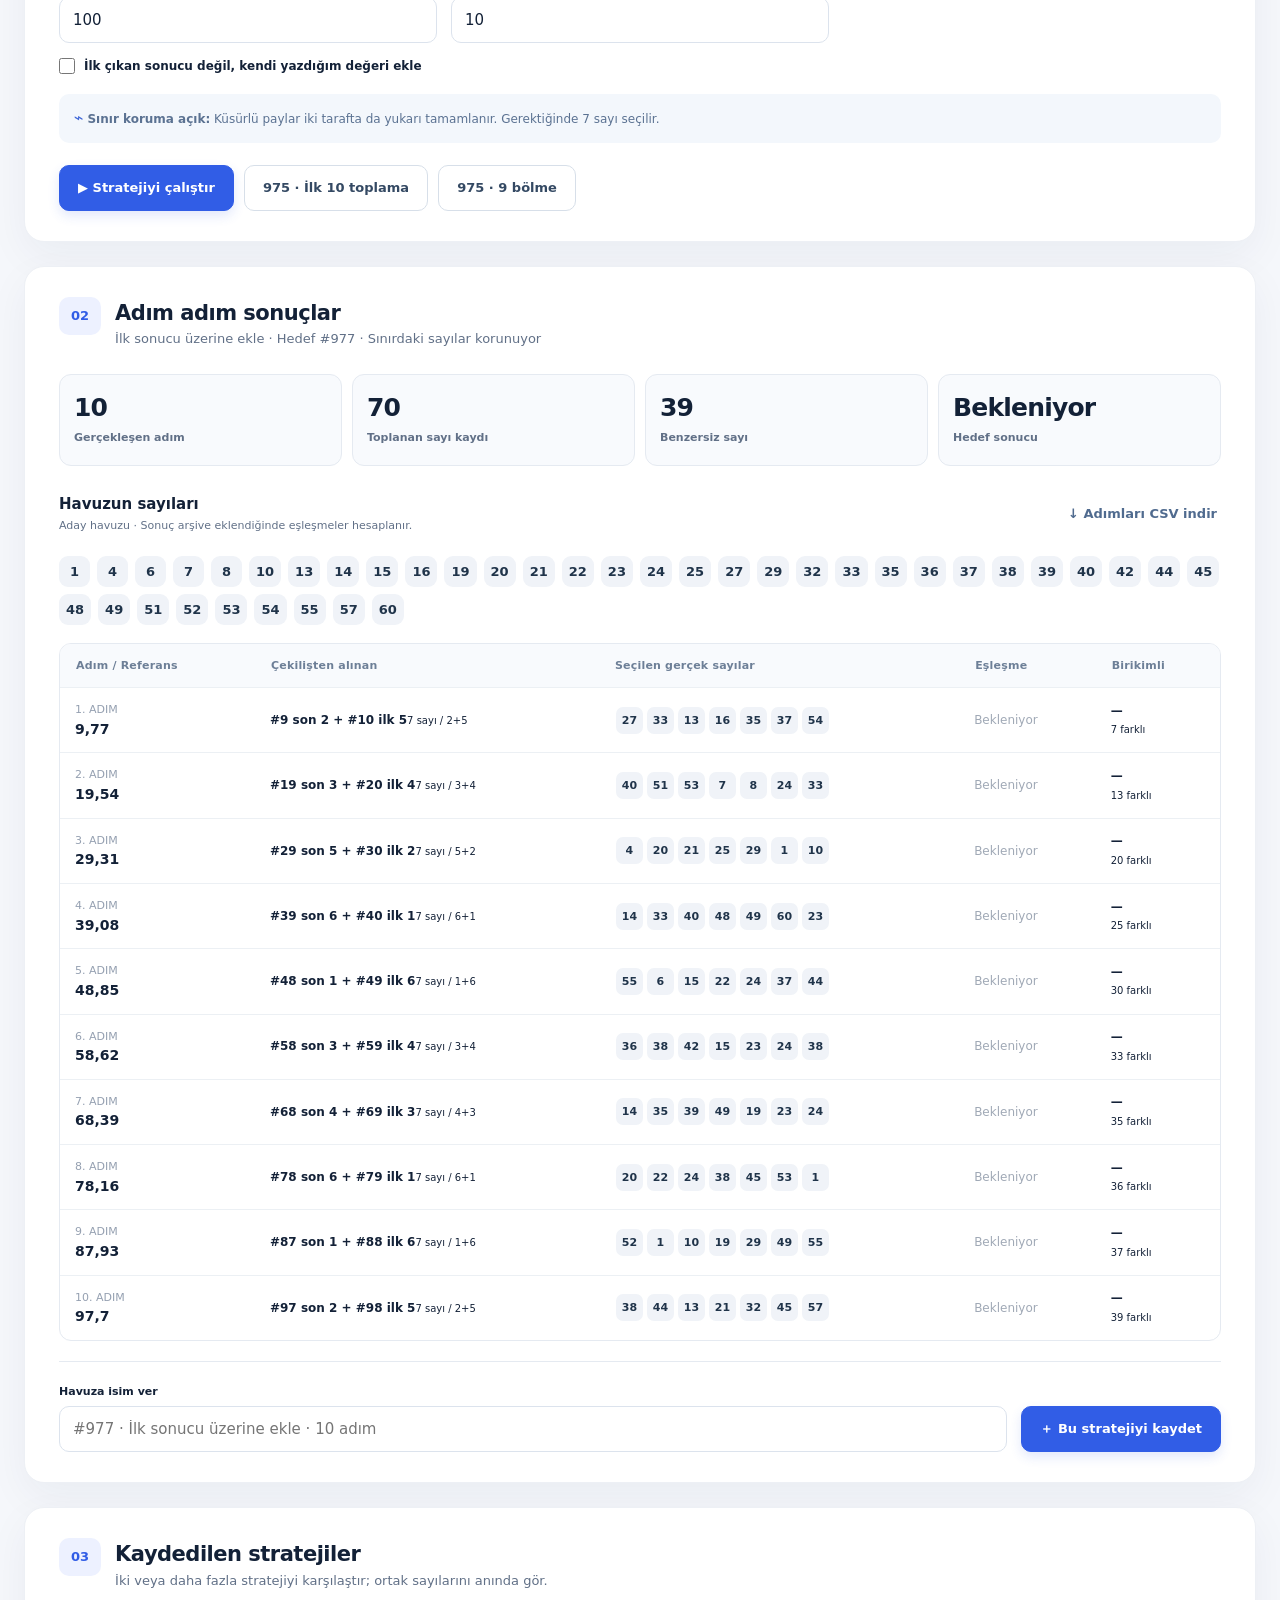
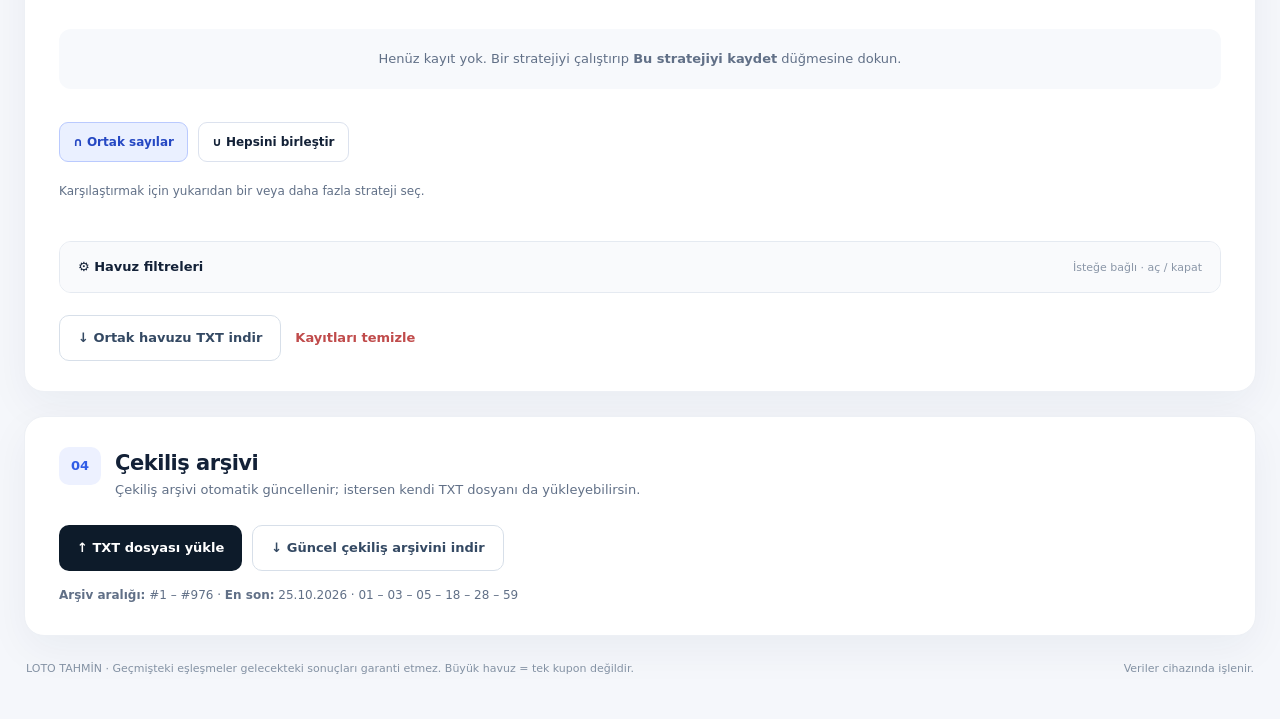
==== commit 2f1bddfa: "Add homepage natural-language analysis assistant with audited pools and columns" ====
--- a/index.html
+++ b/index.html
@@ -7,6 +7,7 @@
   <meta name="description" content="Güncellenen gerçek Süper Loto çekilişleriyle esnek matematiksel strateji laboratuvarı.">
   <title>Loto Tahmin · Strateji Laboratuvarı</title>
   <link rel="stylesheet" href="./styles.css">
+  <link rel="stylesheet" href="./assistant.css">
 </head>
 <body>
   <div class="shell">
@@ -22,6 +23,23 @@
     </header>
 
     <main>
+      <section class="ai-panel" aria-labelledby="aiTitle">
+        <header class="ai-head"><div><span class="ai-label">YAPAY ZEKÂ &amp; ANALİZ ASİSTANI</span><h2 id="aiTitle">Sayılarını konuşarak hazırla.</h2><p>Kaç sayı istediğini yaz. Analizleri karşılaştır, havuzunu oluştur ve içinden farklı altılı kolonlar hazırla.</p></div><button type="button" id="aiReset" class="ai-reset">Yeni çalışma</button></header>
+        <div class="ai-body">
+          <p class="ai-mode" id="aiMode">Yerel analiz modu · Sohbet yapay zekâsı bağlı değil</p>
+          <div class="ai-chips" aria-label="Örnek talimatlar">
+            <button type="button" data-ai-command="Önümüzdeki çekiliş için en iyi 20 sayı bul" disabled>20 sayı analiz et</button>
+            <button type="button" data-ai-command="Önümüzdeki çekiliş için 10 sayı bul ve 5 kolon oluştur" disabled>10 sayıdan 5 kolon</button>
+            <button type="button" data-ai-command="Önümüzdeki çekiliş için 30 sayı bul ve 10 kolon oluştur" disabled>30 sayıdan 10 kolon</button>
+          </div>
+          <div id="aiMessages" class="ai-messages" role="log" aria-live="polite" aria-label="Asistan konuşması"></div>
+          <form id="aiForm" class="ai-form"><label style="position:absolute;width:1px;height:1px;overflow:hidden;clip-path:inset(50%)" for="aiInput">Talimatın</label><textarea id="aiInput" maxlength="2000" placeholder="Önümüzdeki çekiliş için 20 sayı bul. Sonra bunlardan 5 kolon oluştur." required></textarea><button id="aiSend" type="submit" disabled>Analiz et →</button></form>
+          <p id="aiProgress" class="ai-progress" role="status">Arşiv hazırlanıyor…</p>
+          <p class="ai-note">Sıralama, geçmiş veriden hesaplanan analiz puanlarına dayanır. Adil bir çekilişte her altılının olasılığı eşittir; yüksek puan, daha yüksek gerçek kazanma olasılığı değildir.</p>
+          <details class="ai-connection"><summary>Asistan bağlantısı ve çalışma modu</summary><p>Şu anda ücretsiz yerel mod, sayı/kolon adedi, dönem ve temel eleme komutlarını yorumlar; genel sohbet yapay zekâsı değildir. Serbest anlatımı anlamak için güvenli bir yapay zekâ servisi bağlanmalıdır. Bağlantı başarısızsa sistem yapay zekâ çalışmış gibi davranmaz.</p><label>Güvenli asistan servis adresi<input id="aiEndpoint" type="url" placeholder="https://asistan-servisin.example/interpret" autocomplete="off"></label><label>Servis erişim kodu (yalnızca bu oturum)<input id="aiAccess" type="password" autocomplete="off"></label><p>Model API anahtarını buraya yazma; API anahtarı sunucuda tutulur.</p></details>
+          <section id="aiResults" class="ai-results" hidden aria-labelledby="aiResultTitle"><h3 id="aiResultTitle"></h3><p id="aiEvidence"></p><div id="aiPool" class="ai-balls"></div><div id="aiColumns"></div><div class="ai-actions"><button type="button" id="aiDownload" disabled>TXT indir</button><button type="button" id="aiSavePool" disabled>Havuzu kaydet</button></div><details class="ai-audit"><summary>Analizler, sıralama puanları ve geçmiş kontrol</summary><div id="aiAudit"></div></details></section>
+        </div>
+      </section>
       <div class="lab-promo" style="display:flex;align-items:center;gap:18px;justify-content:space-between;flex-wrap:wrap;border:1px solid #bcd0f8;background:#eef4ff;border-radius:16px;padding:17px 20px;margin-top:16px"><div style="flex:1;min-width:190px"><strong style="display:block;color:#204789;font-size:15px">◈ Analiz Merkezi açıldı</strong><span style="font-size:12px;color:#5e7291">DNA, Limit, Matriks, Sıralı Analizler, kupon atölyesi ve Sistemler Kulübü. Kaydettiğin matematik havuzlarını burada kullan.</span></div><a href="./lab.html" style="text-decoration:none;display:inline-flex;align-items:center;justify-content:center;border-radius:10px;background:#315de6;color:white;font-size:12px;font-weight:800;padding:12px 18px;min-height:43px">Analiz Merkezi'ni Aç →</a></div>
       <div class="lab-promo" style="display:flex;align-items:center;gap:16px;justify-content:space-between;flex-wrap:wrap;background:#e6f7f1;border:1px solid #cce6dc;border-radius:15px;padding:16px 20px;margin-top:14px"><div style="flex:1;min-width:200px"><strong style="display:block;color:#1b6453;font-size:15px">♜ Kulüp Ortak Sayılar</strong><span style="font-size:12px;color:#538477">Kendi havuzunu farklı sistemlerin tahminleriyle, kupon yapmadan önce karşılaştır.</span></div><a href="./club-compare.html" style="text-decoration:none;border-radius:10px;background:#1e7f6e;color:#fff;font-size:12px;font-weight:800;padding:12px 18px">Ortakları Bul →</a></div>
 <div class="lab-promo" style="display:flex;align-items:center;gap:16px;justify-content:space-between;flex-wrap:wrap;background:#e8efff;border:1px solid #b5cbef;border-radius:15px;padding:16px 20px;margin-top:14px"><div style="flex:1;min-width:200px"><strong style="display:block;color:#224e9a;font-size:15px">✦ Sistem Köşesi · Otomatik Strateji Yarışı</strong><span style="font-size:12px;color:#526f9c">1.000+ strateji ve kesişim, gerçek geçmiş testleri, gelecek hedef için sanal kuponlar, herkese açık kayıt günlüğü.</span></div><a href="./system-kosesi.html" style="text-decoration:none;border-radius:10px;background:#205ddd;color:#fff;font-size:12px;font-weight:800;padding:12px 18px">Sistem Köşesi →</a></div>
@@ -135,5 +153,6 @@
   </div>
   <div id="toast" class="toast" role="status" aria-live="polite"></div>
   <script type="module" src="./app.mjs"></script>
+  <script type="module" src="./assistant-ui.mjs"></script>
 </body>
 </html>
--- a/assistant.css
+++ b/assistant.css
@@ -0,0 +1 @@
+.ai-panel{margin:8px 0 24px;background:#fff;border:1px solid #d9e4f6;border-radius:24px;box-shadow:0 16px 48px #152d5210;overflow:hidden}.ai-head{background:linear-gradient(120deg,#11243d,#234b73);color:#fff;padding:28px 32px;display:flex;justify-content:space-between;align-items:flex-start;gap:20px}.ai-head h2{font-size:clamp(24px,3vw,34px);letter-spacing:-1px;margin:4px 0 7px}.ai-head p{margin:0;color:#c5d9ec;font-size:14px;max-width:690px}.ai-label{color:#99d7ff;font-size:10px;letter-spacing:2px;font-weight:800}.ai-reset{border:1px solid #ffffff44;color:#fff;background:transparent;padding:9px 13px;border-radius:10px;white-space:nowrap}.ai-body{padding:22px 32px 28px}.ai-mode{font-size:12px;color:#65748c;margin:0 0 12px}.ai-chips{display:flex;flex-wrap:wrap;gap:8px;margin-bottom:17px}.ai-chips button{background:#f0f5ff;border:1px solid #dbe6fa;border-radius:99px;padding:9px 13px;font-size:12px;color:#214778;font-weight:650}.ai-messages{display:flex;flex-direction:column;gap:10px;max-height:320px;overflow:auto;padding:3px 0 14px}.ai-message{max-width:90%;padding:12px 16px;border-radius:15px;background:#f4f6fa;white-space:pre-wrap;font-size:14px}.ai-message.user{align-self:flex-end;background:#e9efff;color:#214479}.ai-form{display:flex;gap:10px;align-items:flex-end}.ai-form textarea{width:100%;min-height:80px;max-height:180px;resize:vertical;border:1px solid #cdd9ec;border-radius:14px;padding:15px;font:inherit;background:#fcfdff}.ai-form textarea:focus{outline:2px solid #91b5ef;outline-offset:1px}.ai-form button{background:#315de6;color:#fff;border:0;border-radius:12px;min-height:50px;padding:13px 22px;font-weight:750}.ai-body button:disabled{opacity:.5;cursor:wait}.ai-progress{font-size:12px;color:#526884;min-height:24px;margin:10px 0 0}.ai-note{font-size:12px;color:#68768c;margin:10px 0}.ai-connection{font-size:12px;color:#617087;margin-top:14px}.ai-connection summary{cursor:pointer}.ai-connection label{display:block;margin-top:10px}.ai-connection input{width:100%;max-width:580px;display:block;padding:9px 12px;border:1px solid #d7dfeb;border-radius:8px}.ai-results{border-top:1px solid #e0e8f4;margin-top:20px;padding-top:20px}.ai-results h3{margin:0 0 8px}.ai-results p{color:#64758c;font-size:13px}.ai-balls{display:flex;flex-wrap:wrap;gap:8px;margin:15px 0}.ai-ball{display:inline-grid;place-items:center;min-width:36px;height:36px;border-radius:50%;background:#eaf2ff;color:#234b85;font-size:14px;font-weight:800;font-variant-numeric:tabular-nums}.ai-column{display:flex;align-items:center;gap:8px;border-top:1px solid #edf1f7;padding:10px 0}.ai-column b{min-width:25px;font-size:12px;color:#7a889a}.ai-column .ai-ball{background:#e7f7f0;color:#18684e}.ai-actions{display:flex;flex-wrap:wrap;gap:8px;margin:16px 0}.ai-actions button{border:1px solid #cbd9ef;color:#244e86;background:#fff;border-radius:9px;padding:10px 14px;font-size:12px;font-weight:700}.ai-audit summary{cursor:pointer;color:#315484;font-size:13px;font-weight:700}.ai-table-wrap{overflow-x:auto}.ai-audit table{width:100%;font-size:12px;border-collapse:collapse}.ai-audit td,.ai-audit th{padding:8px;text-align:left;border-bottom:1px solid #e9eef6}.ai-audit p{max-width:900px}.ai-warn{background:#f4f7fc;border-radius:10px;padding:10px 13px;font-size:12px;color:#52647d}@media(max-width:650px){.ai-head{padding:22px 18px}.ai-body{padding:18px}.ai-head h2{font-size:26px}.ai-head{gap:10px}.ai-reset{font-size:11px;padding:8px}.ai-form{flex-direction:column;align-items:stretch}.ai-form button{width:100%}.ai-message{max-width:97%}.ai-ball{min-width:32px;height:32px}.ai-column{gap:6px}.ai-column b{min-width:17px}}
